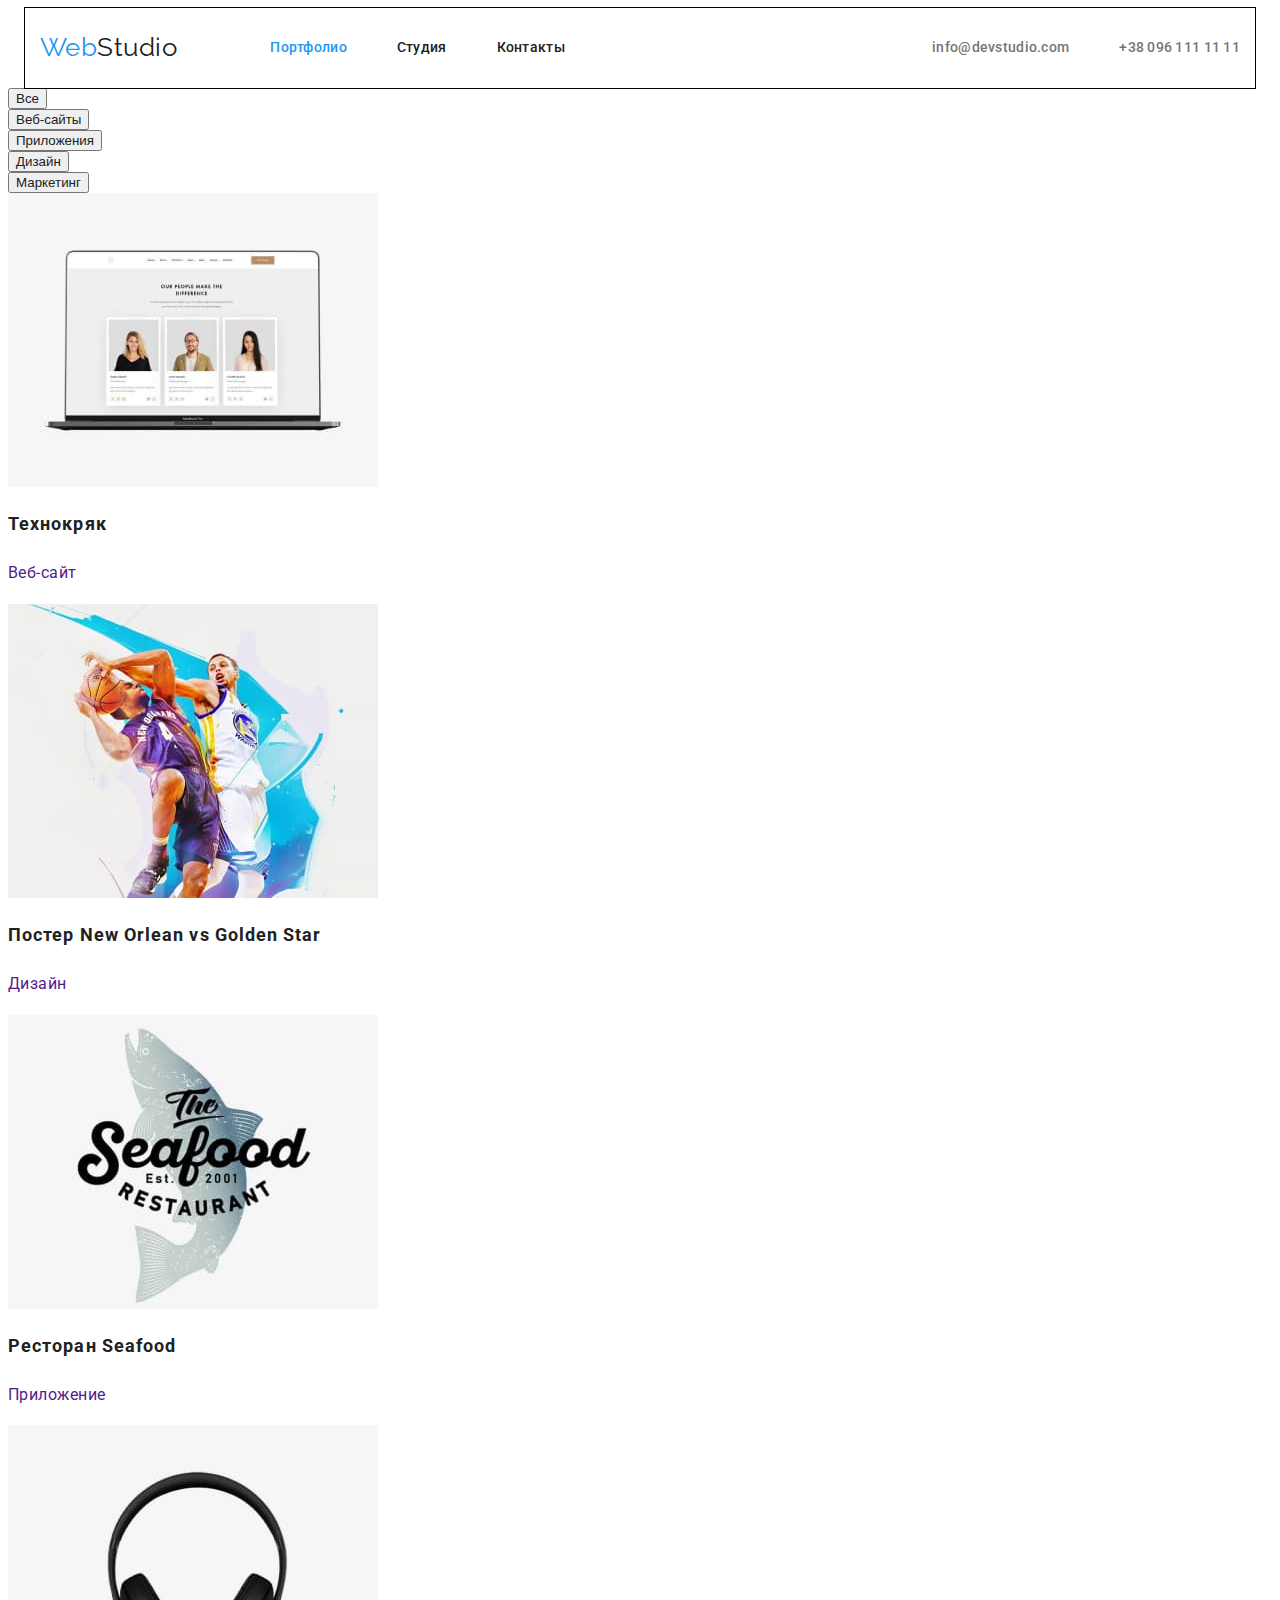
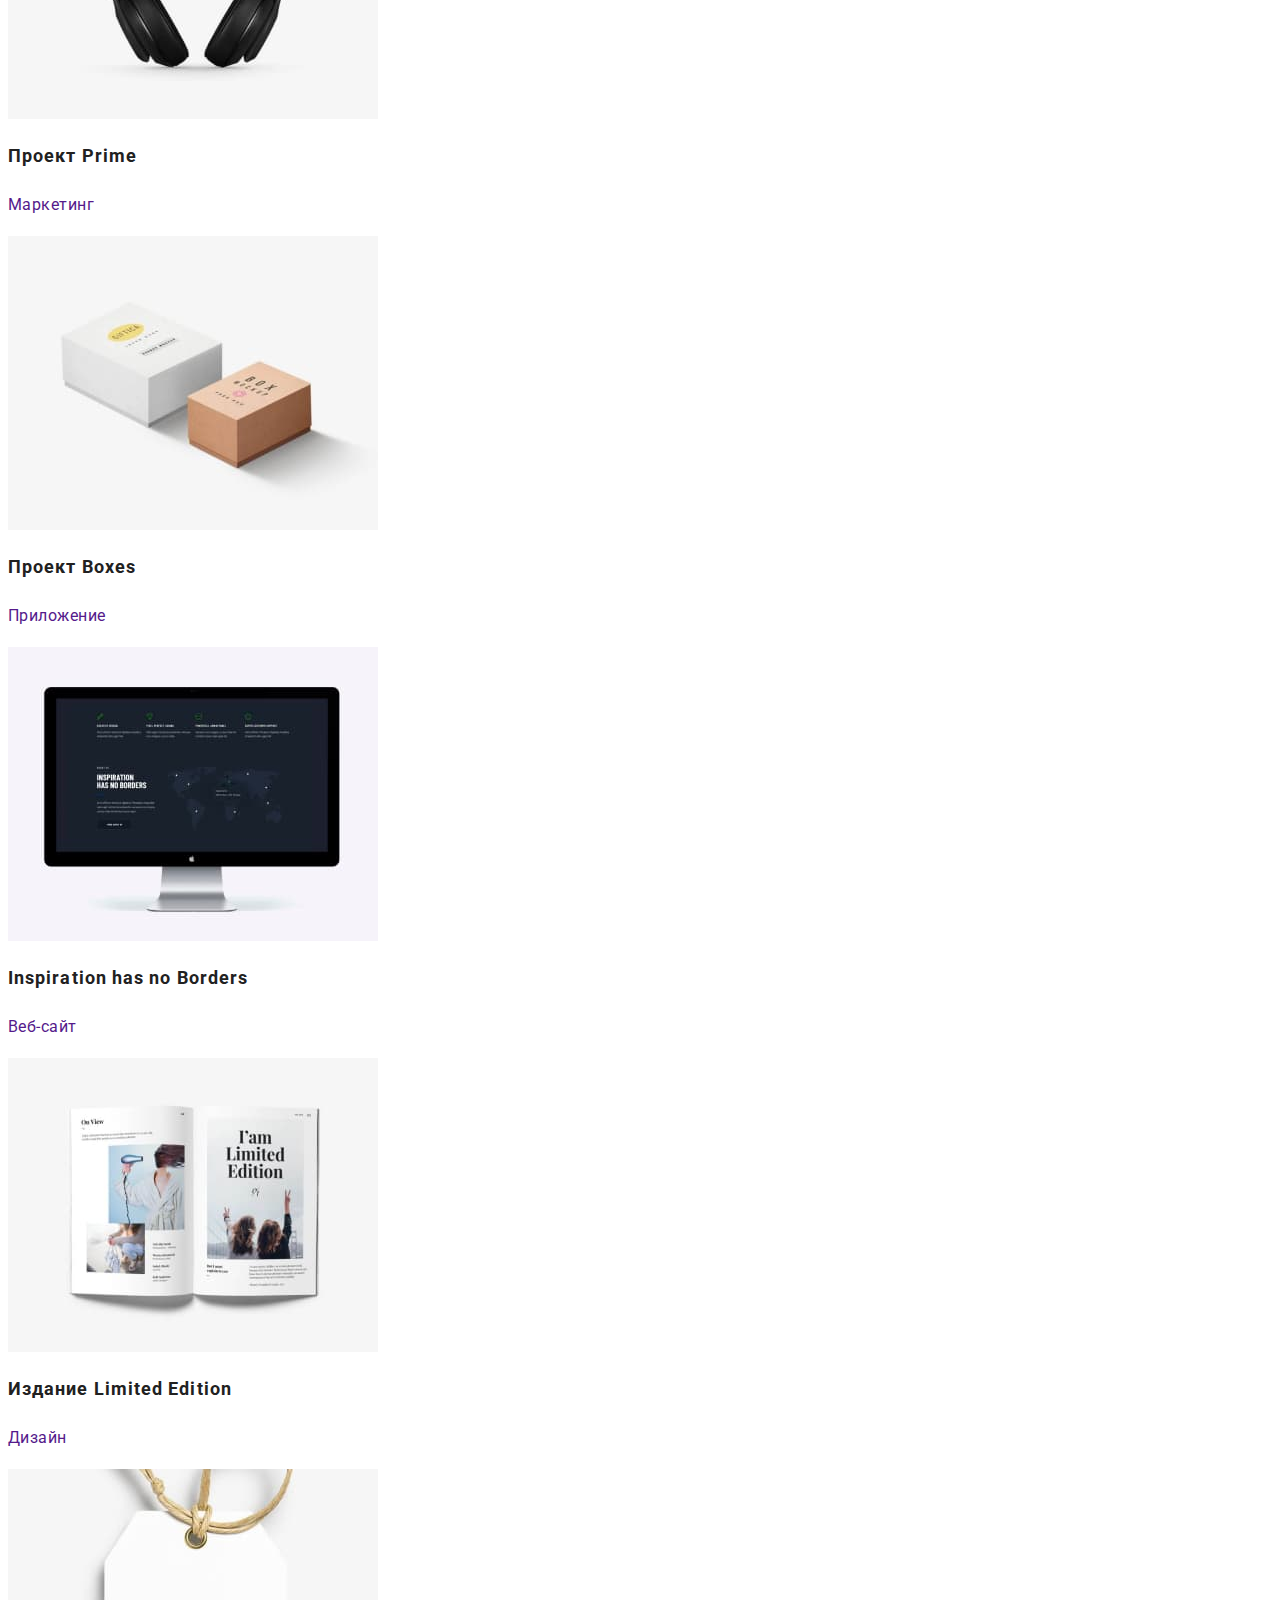
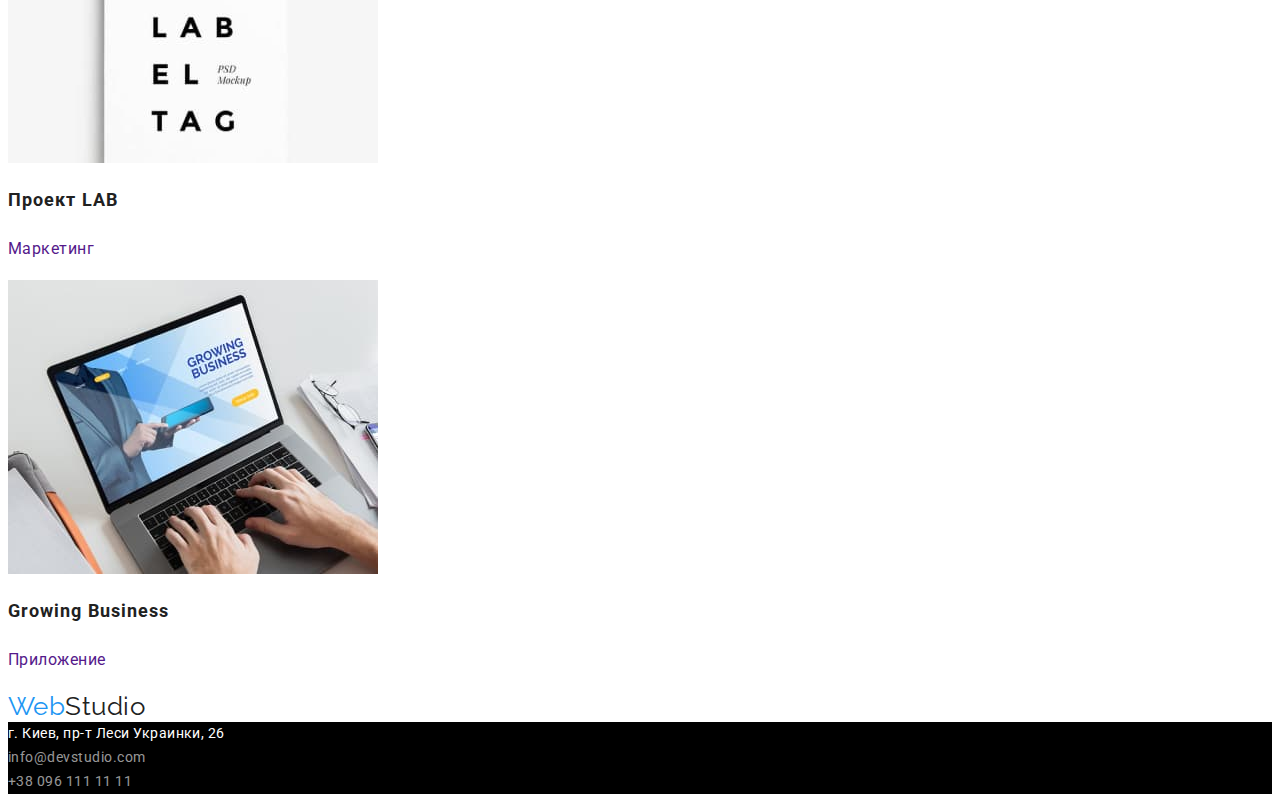
==== portfolio.html @ 1a60976f "Добавляет геометрию в header" ====
<!DOCTYPE html>
<html lang="ru">

<head>
    <meta charset="UTF-8">
    <meta http-equiv="X-UA-Compatible" content="IE=edge">
    <meta name="viewport" content="width=device-width, initial-scale=1.0">
    <link rel="preconnect" href="https://fonts.googleapis.com">
    <link rel="preconnect" href="https://fonts.gstatic.com" crossorigin>
    <link
        href="https://fonts.googleapis.com/css2?family=Raleway:wght@700&family=Roboto:wght@400;500;700;900&display=swap"
        rel="stylesheet">
    <link rel="stylesheet" href="https://cdnjs.cloudflare.com/ajax/libs/modern-normalize/1.1.0/modern-normalize.min.css"
        integrity="sha512-wpPYUAdjBVSE4KJnH1VR1HeZfpl1ub8YT/NKx4PuQ5NmX2tKuGu6U/JRp5y+Y8XG2tV+wKQpNHVUX03MfMFn9Q=="
        crossorigin="anonymous" referrerpolicy="no-referrer" />
    <link rel="stylesheet" href="./css/styles.css">
    <title>Домашняя работа 2</title>
</head>

<body>
    <!-- Header -->
    <header>
        <div class="container header-container">
            <a class="logo link" href="./index.html"><span class="logo-first-part">Web</span>Studio</a>
            <nav>
                <ul class="navigation">
                    <li class="list nav-item"><a class="link nav-link current" href="./portfolio.html">Портфолио</a></li>
                    <li class="list nav-item"><a class="link nav-link" href="./index.html">Студия</a></li>
                    <li class="list nav-item"><a class="link nav-link" href="">Контакты</a></li>
                </ul>
            </nav>
            <ul class="contacts">
                <li class="list contacts-h-item"><a class="link contacts-h-link"
                        href="mailto:info@devstudio.com">info@devstudio.com</a></li>
                <li class="list contacts-h-item"><a class="link contacts-h-link" href="tel:+380961111111">+38 096 111 11
                        11</a></li>
            </ul>
        </div>
    </header>
    <main>
        <section>
            <ul>
                <li class="list"><button class="btn portf-button" type="button">Все</button></li>
                <li class="list"><button class="btn portf-button" type="button">Веб-сайты</button></li>
                <li class="list"><button class="btn portf-button" type="button">Приложения</button></li>
                <li class="list"><button class="btn portf-button" type="button">Дизайн</button></li>
                <li class="list"><button class="btn portf-button" type="button">Маркетинг</button></li>
            </ul>
            <ul>
                <li class="list">
                    <a class="link" href="">
                        <img src="./images/notebook.jpg" alt="ноутбук" width="370">
                        <h2 class="card-title">Технокряк</h2>
                        <p class="card-desc">Веб-сайт</p>
                    </a>
                </li>
                <li class="list">
                    <a class="link" href="">
                        <img src="./images/basketball.jpg" alt="Два баскетболиста с мячом" width="370">
                        <h2 class="card-title">Постер New Orlean vs Golden Star</h2>
                        <p class="card-desc">Дизайн</p>
                    </a>
                </li>
                <li class="list">
                    <a class="link" href="">
                        <img src="./images/shark.jpg" alt="Акула (эмблема ресторанов Seafood)" width="370">
                        <h2 class="card-title">Ресторан Seafood</h2>
                        <p class="card-desc">Приложение</p>
                    </a>
                </li>
                <li class="list">
                    <a class="link" href="">
                        <img src="./images/headphones.jpg" alt="Наушники" width="370">
                        <h2 class="card-title">Проект Prime</h2>
                        <p class="card-desc">Маркетинг</p>
                    </a>
                </li>
                <li class="list">
                    <a class="link" href="">
                        <img src="./images/boxes.jpg" alt="Две картонные коробки" width="370">
                        <h2 class="card-title">Проект Boxes</h2>
                        <p class="card-desc">Приложение</p>
                    </a>
                </li>
                <li class="list">
                    <a class="link" href="">
                        <img src="./images/monitor.jpg" alt="Монитор компьютера" width="370">
                        <h2 class="card-title">Inspiration has no Borders</h2>
                        <p class="card-desc">Веб-сайт</p>
                    </a>
                </li>
                <li class="list">
                    <a class="link" href="">
                        <img src="./images/magazine.jpg" alt="Журнал" width="370">
                        <h2 class="card-title">Издание Limited Edition</h2>
                        <p class="card-desc">Дизайн</p>
                    </a>
                </li>
                <li class="list">
                    <a class="link" href="">
                        <img src="./images/label.jpg" alt="бирка" width="370">
                        <h2 class="card-title">Проект LAB</h2>
                        <p class="card-desc">Маркетинг</p>
                    </a>
                </li>
                <li class="list">
                    <a class="link" href="">
                        <img src="./images/laptop.jpg" alt="Руки человека на клавиатуре ноутбука" width="370">
                        <h2 class="card-title">Growing Business</h2>
                        <p class="card-desc">Приложение</p>
                    </a>
                </li>                                                                                                                  
            </ul>
        </section>
    </main>
        <footer>
            <a class="logo link" href="./index.html"><span class="logo-first-part">Web</span>Studio</a>
            <address class="footer-address">
                <ul class="footer-list">
                    <li class="list"><a class="link contacts-f address-link" href="https://goo.gl/maps/nCjtymXbm6rQkcYK9">г.
                            Киев, пр-т Леси Украинки, 26</a></li>
                    <li class="list"><a class="link contacts-f" href="mailto:info@devstudio.com">info@devstudio.com</a></li>
                    <li class="list"><a class="link contacts-f" href="tel:+380961111111">+38 096 111 11 11</a></li>
                </ul>
            </address>
        </footer>
        </body>
</html>
---- css/styles.css ----
:root {
  --primary-text-color: #757575;
  --title-text-color: #212121;
  --accent-color: #2196f3;
  --primary-white-color: #ffffff;
  --semitransparent-white-color: rgba(255, 255, 255, 0.6);
  --bg-darl-color: #2f303a;
  --bg-light-color: #f5f4fa;
}
body {
  font-family: 'Roboto', sans-serif;
  font-weight: 400;
  letter-spacing: 0.03em;
  color: var(--primary-text-color);
}
/* Header styles*/
ul {
  margin: 0;
  padding: 0;
}
.container {
  width: 1200px;
  padding-left: 15px;
  padding-right: 15px;
  margin: 0 auto;
  outline: 1px solid black;
}
.header-container {
  display: flex;
  align-items: center;
}
.navigation {
  display: flex;
  margin-left: 93px;
}
.contacts {
  display: flex;
  margin-left: auto;
}
.logo {
  font-family: 'Raleway', sans-serif;
  font-size: 26px;
  line-height: 1.2;
  font-weight: 400;
  color: var(--title-text-color);
}
.logo-first-part {
  color: var(--accent-color);
}
.link {
  text-decoration: none;
}
.list {
  list-style-type: none;
}
.nav-item:not(:last-child) {
  margin-right: 50px;
}

.nav-link {
  display: block;
  padding-top: 32px;
  padding-bottom: 32px;
  color: var(--title-text-color);
}
.contacts-h-item:not(:last-child) {
  margin-right: 50px;
}
.contacts-h-link {
  display: block;
  padding-top: 32px;
  padding-bottom: 32px;
  color: var(--primary-text-color);
}
.nav-link,
.contacts-h-link {
  font-size: 14px;
  line-height: 1.14;
  letter-spacing: 0.02em;
  font-weight: 500;
}
.nav-link:hover,
.nav-link:focus,
.contacts-h-link:hover,
.contacts-h-link:focus {
  color: var(--accent-color);
}
.nav-link.current {
  color: var(--accent-color);
}
/* Hero section */
.page-title {
  font-weight: 900;
  font-size: 44px;
  line-height: 1.36;
  text-align: center;
  letter-spacing: 0.06em;
  text-transform: uppercase;
  color: var(--primary-white-color);
  background-color: black; /* !!!!!временный фон !!!*/
}
.btn {
  cursor: pointer;
}
.main-button {
  font-weight: 700;
  font-size: 16px;
  line-height: 1.87;
  letter-spacing: 0.06em;
  color: var(--primary-white-color);
}
/* Features section */
.features-subtitle {
  font-size: 14px;
  font-weight: 700;
  line-height: 1.14px;
  text-transform: uppercase;
  color: var(--title-text-color);
}
.features-desc {
  font-size: 14px;
  line-height: 1.71;
}
/* What we do section */
.title {
  font-weight: 700;
  font-size: 36px;
  line-height: 1.17;
  text-align: center;
  letter-spacing: 0.03em;
  color: var(--title-text-color);
}
/* Our team section */
.team-subtitle {
  font-weight: 500;
  font-size: 16px;
  line-height: 1.19;
  text-align: center;
  color: var(--title-text-color);
}
.team-desc {
  font-size: 16px;
  line-height: 1.19;
  text-align: center;
}
/* Footer styles */
.footer-list {
  background-color: black; /* !!!!!Временный фон !!!*/
}
.contacts-f {
  font-size: 14px;
  line-height: 1.71;
  color: var(--semitransparent-white-color);
}
.address-link {
  color: var(--primary-white-color);
}
.footer-address {
  font-style: normal;
}

/* ------------------Portfolio PAGE------------------*/

/* Buttons */
.portf-button {
  color: var(--title-text-color);
}
/* Cards */
.card-title {
  font-weight: 700;
  font-size: 18px;
  line-height: 2;
  letter-spacing: 0.06em;
  color: var(--title-text-color);
}
.card-desc {
  font-size: 16px;
  line-height: 1.87;
}
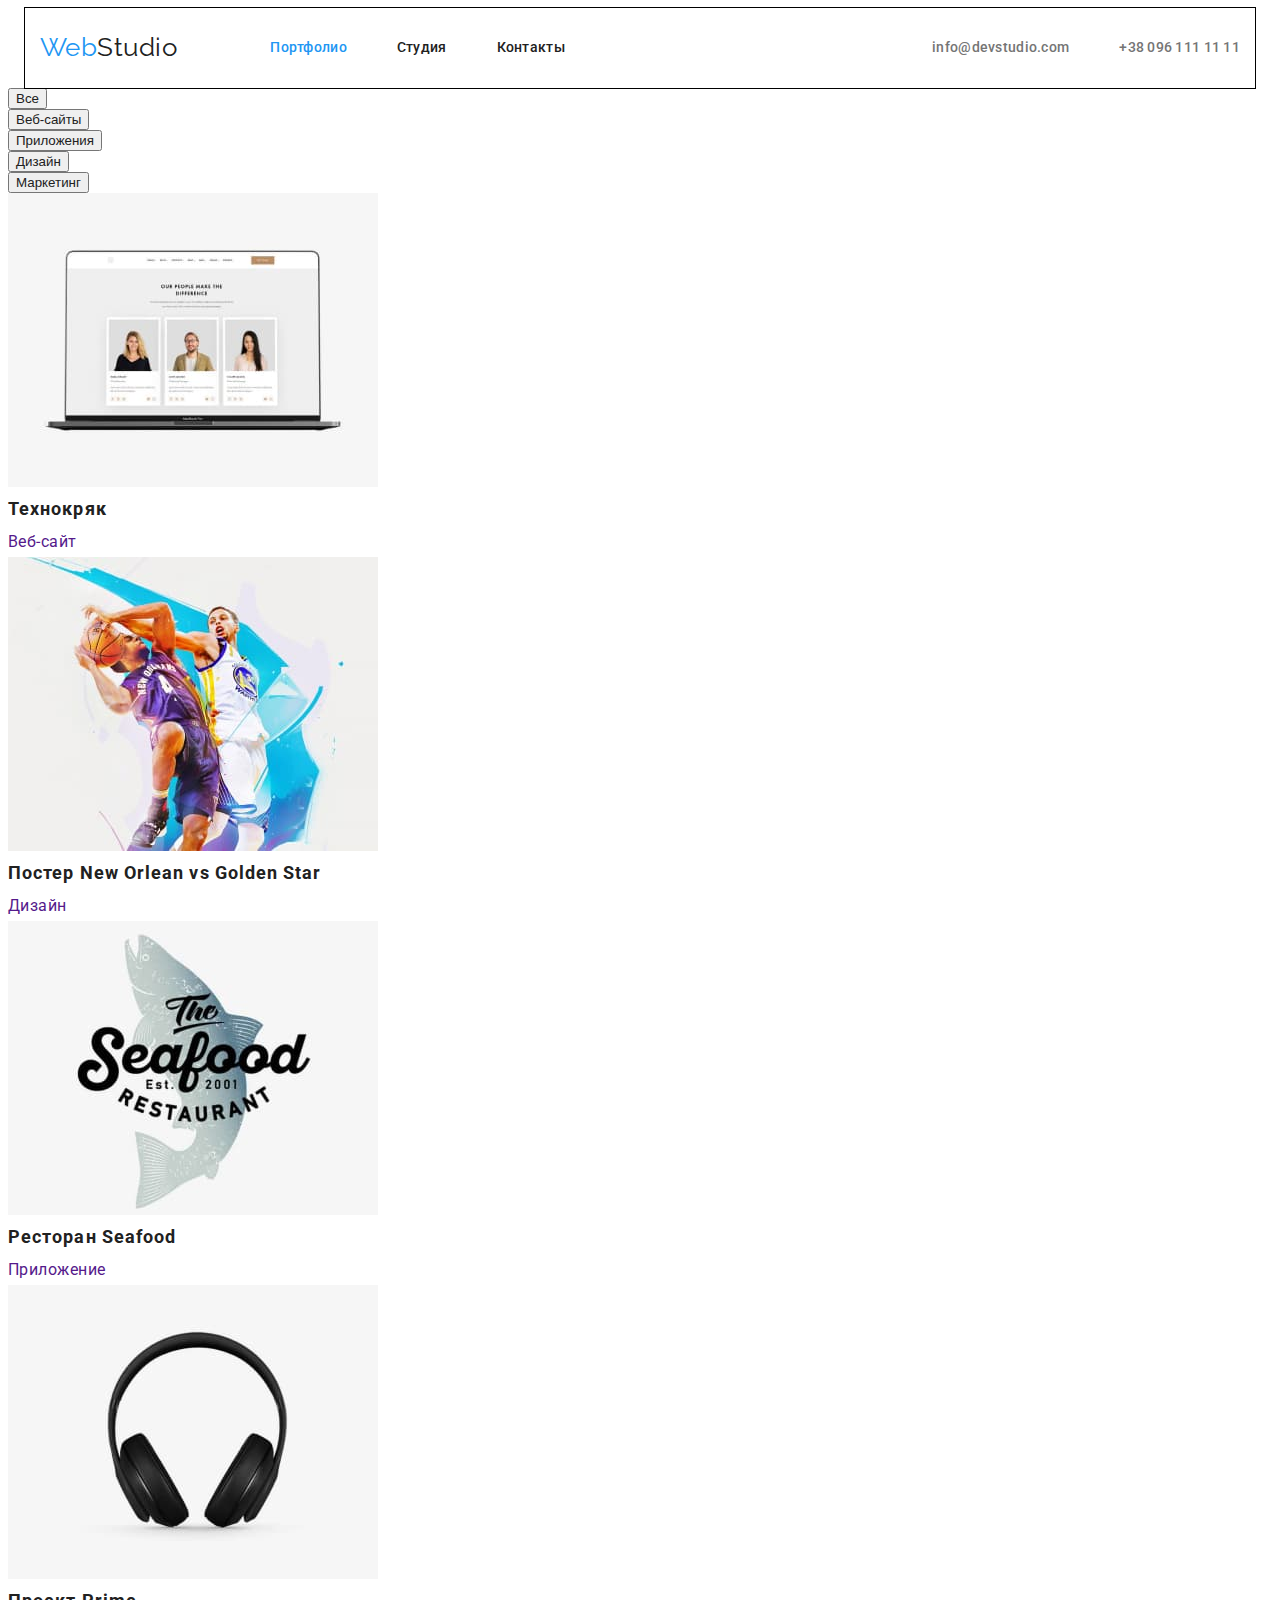
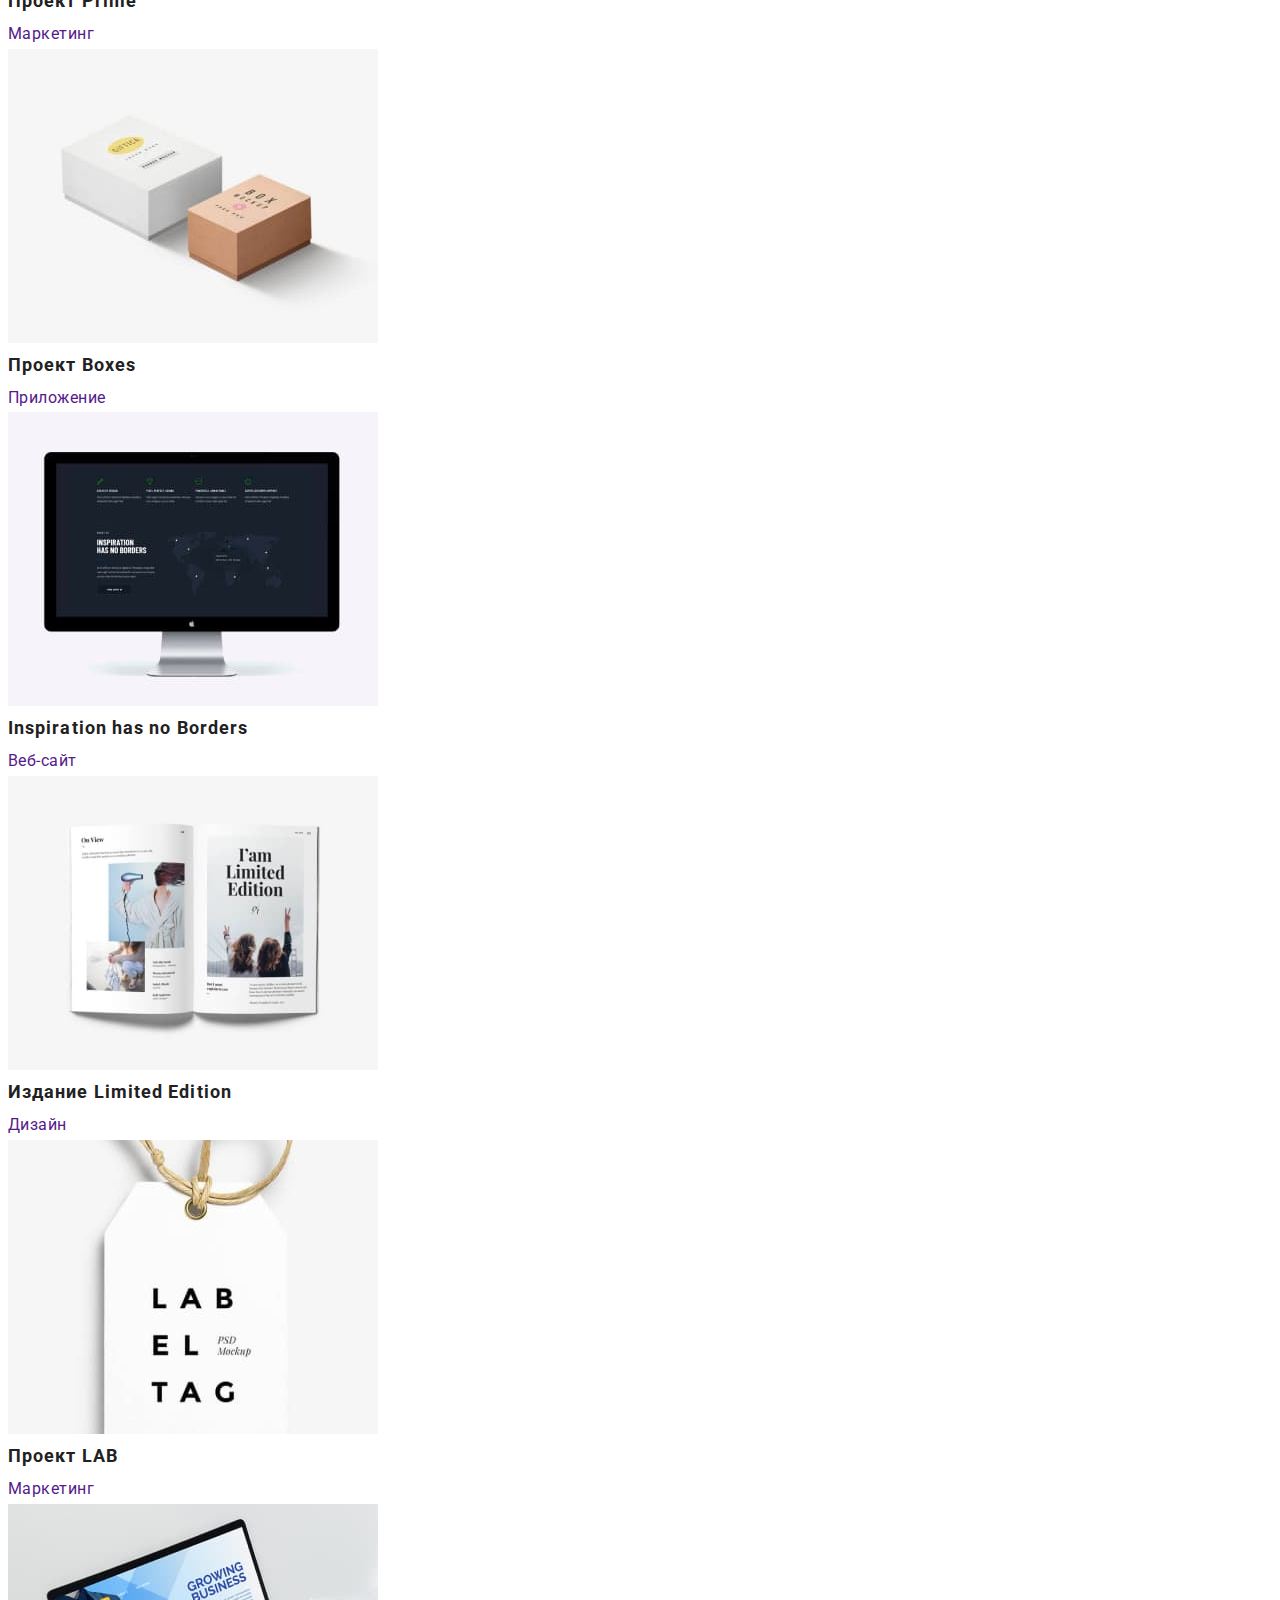
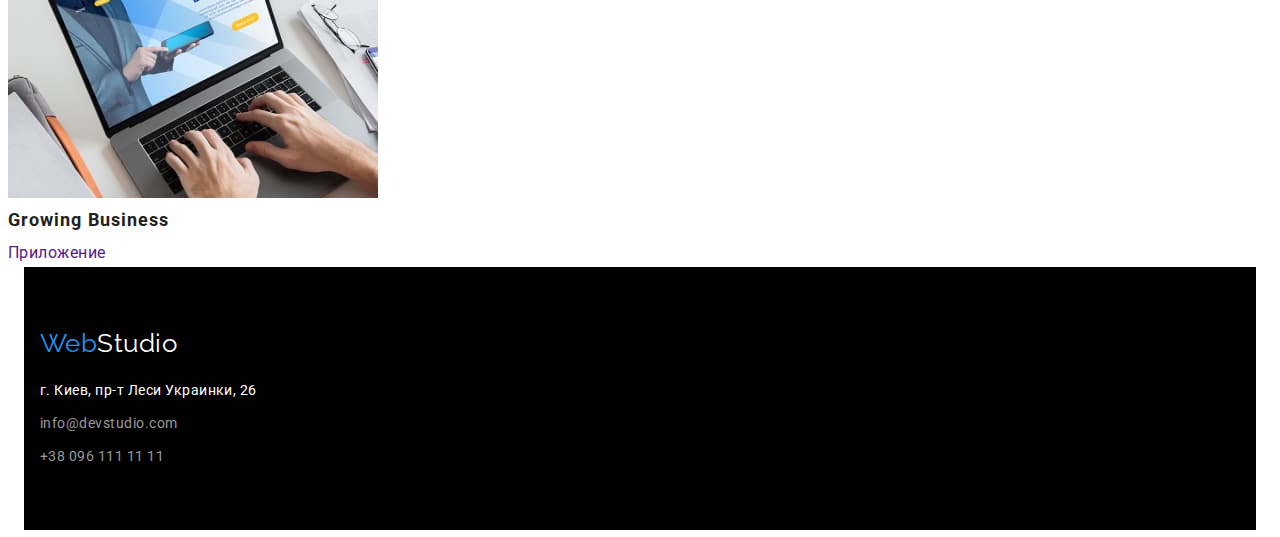
==== commit ed429cee: "добавляет геометрию в футер на странице портфолио" ====
--- a/portfolio.html
+++ b/portfolio.html
@@ -37,6 +37,7 @@
             </ul>
         </div>
     </header>
+    <!-- Main section -->
     <main>
         <section>
             <ul>
@@ -113,16 +114,18 @@
             </ul>
         </section>
     </main>
-        <footer>
-            <a class="logo link" href="./index.html"><span class="logo-first-part">Web</span>Studio</a>
-            <address class="footer-address">
-                <ul class="footer-list">
-                    <li class="list"><a class="link contacts-f address-link" href="https://goo.gl/maps/nCjtymXbm6rQkcYK9">г.
-                            Киев, пр-т Леси Украинки, 26</a></li>
-                    <li class="list"><a class="link contacts-f" href="mailto:info@devstudio.com">info@devstudio.com</a></li>
-                    <li class="list"><a class="link contacts-f" href="tel:+380961111111">+38 096 111 11 11</a></li>
-                </ul>
-            </address>
-        </footer>
+    <!-- Footer -->
+    <footer class="container footer">
+        <a class="logo logo-footer link" href="./index.html"><span class="logo-first-part">Web</span>Studio</a>
+        <address class="footer-address">
+            <ul class="footer-list">
+                <li class="list footer-item"><a class="link contacts-f address-link"
+                        href="https://goo.gl/maps/nCjtymXbm6rQkcYK9">г. Киев, пр-т Леси Украинки, 26</a></li>
+                <li class="list footer-item"><a class="link contacts-f"
+                        href="mailto:info@devstudio.com">info@devstudio.com</a></li>
+                <li class="list footer-item"><a class="link contacts-f" href="tel:+380961111111">+38 096 111 11 11</a></li>
+            </ul>
+        </address>
+    </footer>
         </body>
 </html>--- a/css/styles.css
+++ b/css/styles.css
@@ -18,6 +18,15 @@
   margin: 0;
   padding: 0;
 }
+h1,
+h2,
+h3,
+h4,
+h5,
+h6,
+p {
+  margin: 0;
+}
 .container {
   width: 1200px;
   padding-left: 15px;
@@ -38,11 +47,16 @@
   margin-left: auto;
 }
 .logo {
+  display: inline-block;
   font-family: 'Raleway', sans-serif;
   font-size: 26px;
   line-height: 1.2;
   font-weight: 400;
   color: var(--title-text-color);
+}
+.logo-footer {
+  color: var(--primary-white-color);
+  margin-bottom: 20px;
 }
 .logo-first-part {
   color: var(--accent-color);
@@ -89,13 +103,22 @@
   color: var(--accent-color);
 }
 /* Hero section */
+
+.hero {
+  text-align: center;
+  margin-bottom: 94px;
+}
+
 .page-title {
+  margin-bottom: 30px;
+
   font-weight: 900;
   font-size: 44px;
   line-height: 1.36;
   text-align: center;
   letter-spacing: 0.06em;
   text-transform: uppercase;
+
   color: var(--primary-white-color);
   background-color: black; /* !!!!!временный фон !!!*/
 }
@@ -103,17 +126,36 @@
   cursor: pointer;
 }
 .main-button {
+  display: inline-block;
+  padding: 10px 32px;
+
   font-weight: 700;
   font-size: 16px;
   line-height: 1.87;
   letter-spacing: 0.06em;
+
   color: var(--primary-white-color);
 }
 /* Features section */
+.features-section {
+  margin-bottom: 94px;
+}
+.features-list {
+  display: flex;
+}
+.features-card {
+  width: calc((100%-30px * 3) / 4);
+  margin-right: 30px;
+}
+.features-card:nth-child(4n) {
+  margin-right: 0;
+}
 .features-subtitle {
-  font-size: 14px;
-  font-weight: 700;
-  line-height: 1.14px;
+  margin-bottom: 10px;
+
+  font-size: 14px;
+  font-weight: 700;
+  line-height: 1.14;
   text-transform: uppercase;
   color: var(--title-text-color);
 }
@@ -122,7 +164,18 @@
   line-height: 1.71;
 }
 /* What we do section */
+.what-we-do-section {
+  margin-bottom: 94px;
+}
+.what-we-do-list {
+  display: flex;
+}
+.what-we-do-item:not(:nth-child(3n)) {
+  margin-right: 30px;
+}
+
 .title {
+  margin-bottom: 50px;
   font-weight: 700;
   font-size: 36px;
   line-height: 1.17;
@@ -131,7 +184,22 @@
   color: var(--title-text-color);
 }
 /* Our team section */
+.our-team-section {
+  padding-bottom: 94px;
+  padding-top: 94px;
+}
+.our-team-list {
+  display: flex;
+}
+.our-team-item {
+  outline: 1px solid tomato;
+}
+.our-team-item:not(:nth-child(4n)) {
+  margin-right: 30px;
+}
 .team-subtitle {
+  margin-top: 30px;
+
   font-weight: 500;
   font-size: 16px;
   line-height: 1.19;
@@ -139,13 +207,17 @@
   color: var(--title-text-color);
 }
 .team-desc {
+  margin-top: 10px;
+
   font-size: 16px;
   line-height: 1.19;
   text-align: center;
 }
 /* Footer styles */
-.footer-list {
+.footer {
   background-color: black; /* !!!!!Временный фон !!!*/
+  padding-top: 60px;
+  padding-bottom: 60px;
 }
 .contacts-f {
   font-size: 14px;
@@ -157,6 +229,9 @@
 }
 .footer-address {
   font-style: normal;
+}
+.footer-item:not(:last-child) {
+  margin-bottom: 9px;
 }
 
 /* ------------------Portfolio PAGE------------------*/
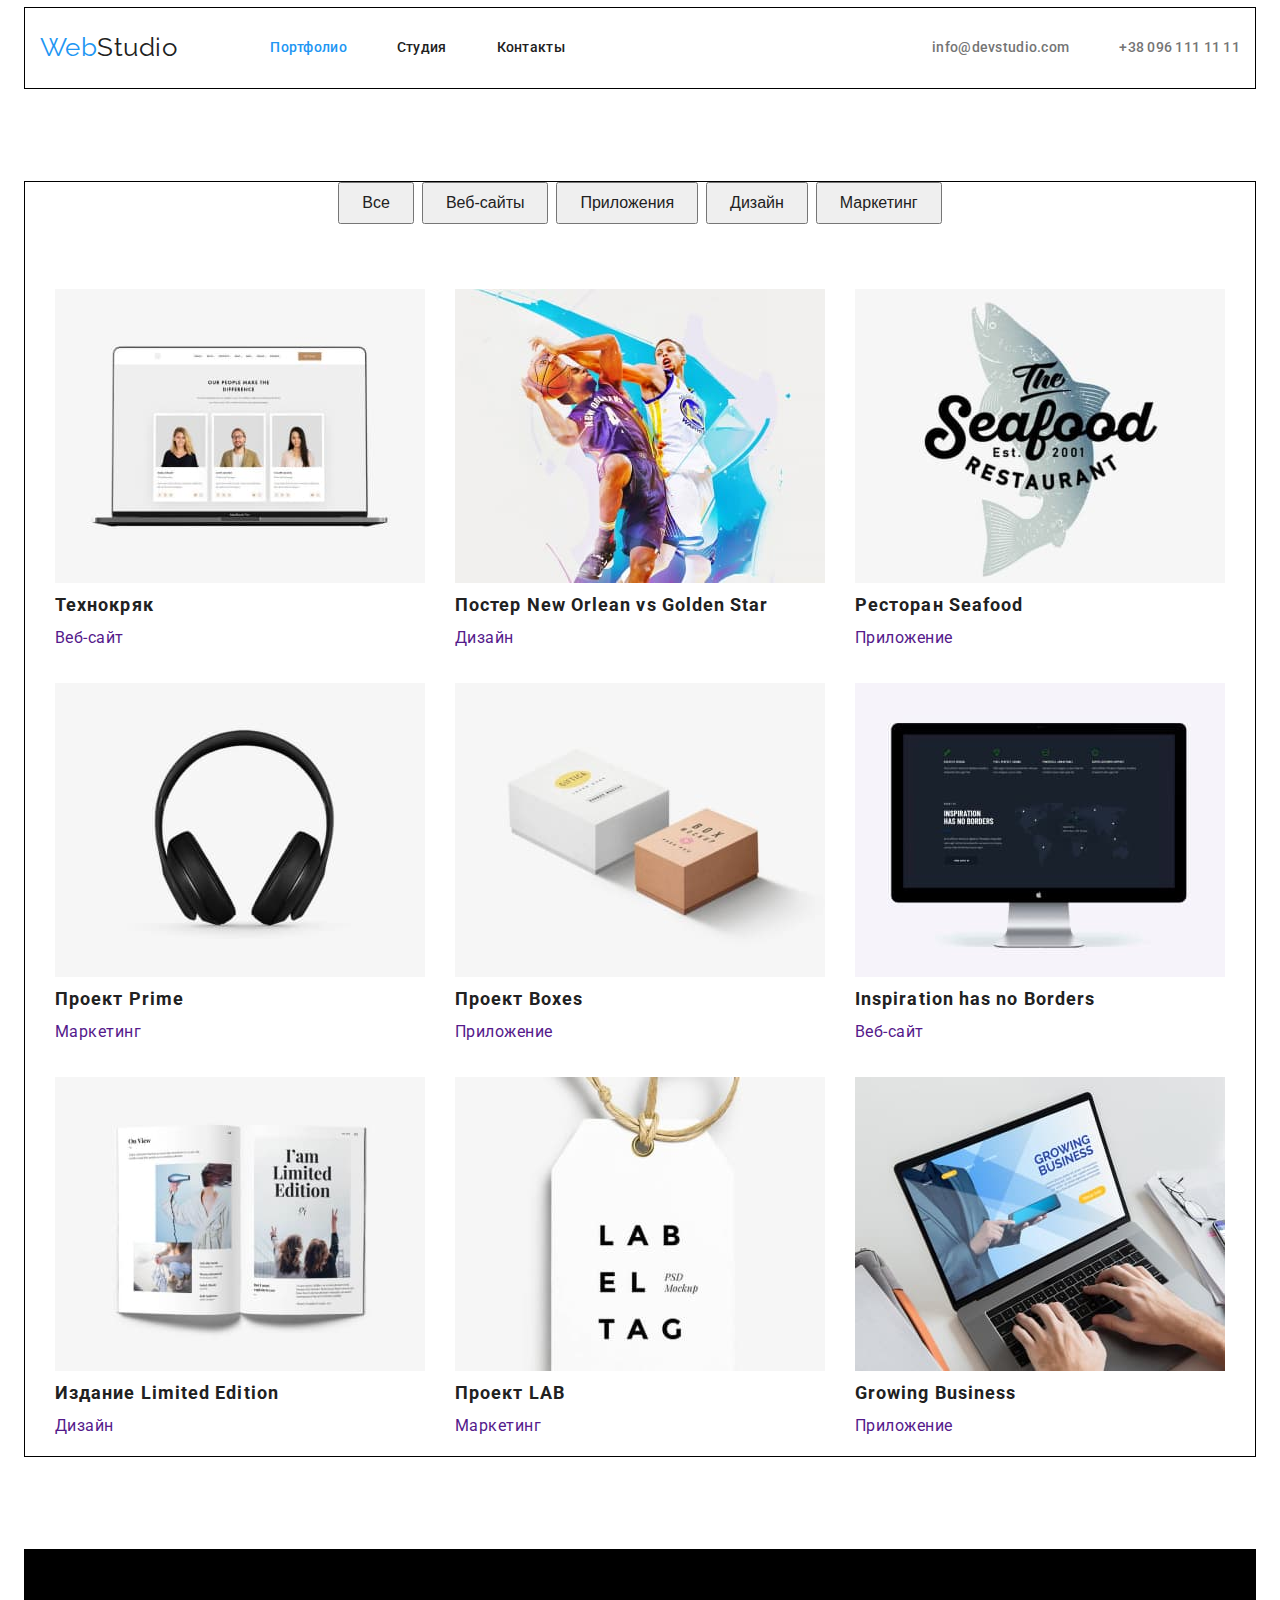
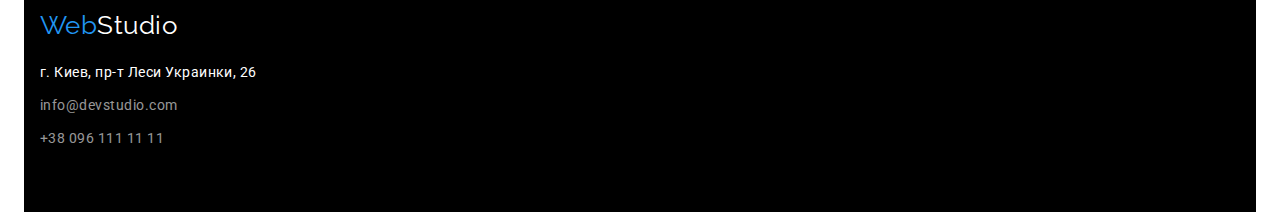
==== commit ae714ae6: "добавляет геометрию карточкам в разделе портфолио" ====
--- a/portfolio.html
+++ b/portfolio.html
@@ -38,73 +38,73 @@
         </div>
     </header>
     <!-- Main section -->
-    <main>
-        <section>
-            <ul>
-                <li class="list"><button class="btn portf-button" type="button">Все</button></li>
-                <li class="list"><button class="btn portf-button" type="button">Веб-сайты</button></li>
-                <li class="list"><button class="btn portf-button" type="button">Приложения</button></li>
-                <li class="list"><button class="btn portf-button" type="button">Дизайн</button></li>
-                <li class="list"><button class="btn portf-button" type="button">Маркетинг</button></li>
+    <main class="portf-section">
+        <section class="container">
+            <ul class="buttons">
+                <li class="list portf-button"><button class="btn portf-button-link" type="button">Все</button></li>
+                <li class="list portf-button"><button class="btn portf-button-link" type="button">Веб-сайты</button></li>
+                <li class="list portf-button"><button class="btn portf-button-link" type="button">Приложения</button></li>
+                <li class="list portf-button"><button class="btn portf-button-link" type="button">Дизайн</button></li>
+                <li class="list portf-button"><button class="btn portf-button-link" type="button">Маркетинг</button></li>
             </ul>
-            <ul>
-                <li class="list">
+            <ul class="portf-cards">
+                <li class="list portf-card">
                     <a class="link" href="">
                         <img src="./images/notebook.jpg" alt="ноутбук" width="370">
                         <h2 class="card-title">Технокряк</h2>
                         <p class="card-desc">Веб-сайт</p>
                     </a>
                 </li>
-                <li class="list">
+                <li class="list portf-card">
                     <a class="link" href="">
                         <img src="./images/basketball.jpg" alt="Два баскетболиста с мячом" width="370">
                         <h2 class="card-title">Постер New Orlean vs Golden Star</h2>
                         <p class="card-desc">Дизайн</p>
                     </a>
                 </li>
-                <li class="list">
+                <li class="list portf-card">
                     <a class="link" href="">
                         <img src="./images/shark.jpg" alt="Акула (эмблема ресторанов Seafood)" width="370">
                         <h2 class="card-title">Ресторан Seafood</h2>
                         <p class="card-desc">Приложение</p>
                     </a>
                 </li>
-                <li class="list">
+                <li class="list portf-card">
                     <a class="link" href="">
                         <img src="./images/headphones.jpg" alt="Наушники" width="370">
                         <h2 class="card-title">Проект Prime</h2>
                         <p class="card-desc">Маркетинг</p>
                     </a>
                 </li>
-                <li class="list">
+                <li class="list portf-card">
                     <a class="link" href="">
                         <img src="./images/boxes.jpg" alt="Две картонные коробки" width="370">
                         <h2 class="card-title">Проект Boxes</h2>
                         <p class="card-desc">Приложение</p>
                     </a>
                 </li>
-                <li class="list">
+                <li class="list portf-card">
                     <a class="link" href="">
                         <img src="./images/monitor.jpg" alt="Монитор компьютера" width="370">
                         <h2 class="card-title">Inspiration has no Borders</h2>
                         <p class="card-desc">Веб-сайт</p>
                     </a>
                 </li>
-                <li class="list">
+                <li class="list portf-card">
                     <a class="link" href="">
                         <img src="./images/magazine.jpg" alt="Журнал" width="370">
                         <h2 class="card-title">Издание Limited Edition</h2>
                         <p class="card-desc">Дизайн</p>
                     </a>
                 </li>
-                <li class="list">
+                <li class="list portf-card">
                     <a class="link" href="">
                         <img src="./images/label.jpg" alt="бирка" width="370">
                         <h2 class="card-title">Проект LAB</h2>
                         <p class="card-desc">Маркетинг</p>
                     </a>
                 </li>
-                <li class="list">
+                <li class="list portf-card">
                     <a class="link" href="">
                         <img src="./images/laptop.jpg" alt="Руки человека на клавиатуре ноутбука" width="370">
                         <h2 class="card-title">Growing Business</h2>
--- a/css/styles.css
+++ b/css/styles.css
@@ -235,12 +235,45 @@
 }
 
 /* ------------------Portfolio PAGE------------------*/
-
+.portf-section {
+  margin-top: 94px;
+  margin-bottom: 94px;
+}
 /* Buttons */
-.portf-button {
-  color: var(--title-text-color);
-}
+.buttons {
+  display: flex;
+  justify-content: center;
+  margin-bottom: 50px;
+}
+.portf-button:not(:last-child) {
+  margin-right: 8px;
+}
+.portf-button-link {
+  padding: 6px 22px;
+
+  font-weight: 500;
+  font-size: 16px;
+  line-height: 1.62;
+  text-align: center;
+  color: var(--title-text-color);
+}
+
+.portf-button-link:focus,
+.portf-button-link:hover {
+  color: var(--primary-white-color);
+}
+
 /* Cards */
+.portf-cards {
+  display: flex;
+  flex-wrap: wrap;
+  padding: -15px;
+}
+.portf-card {
+  width: calc(100% - 60px) / 3;
+  margin: 15px;
+}
+
 .card-title {
   font-weight: 700;
   font-size: 18px;
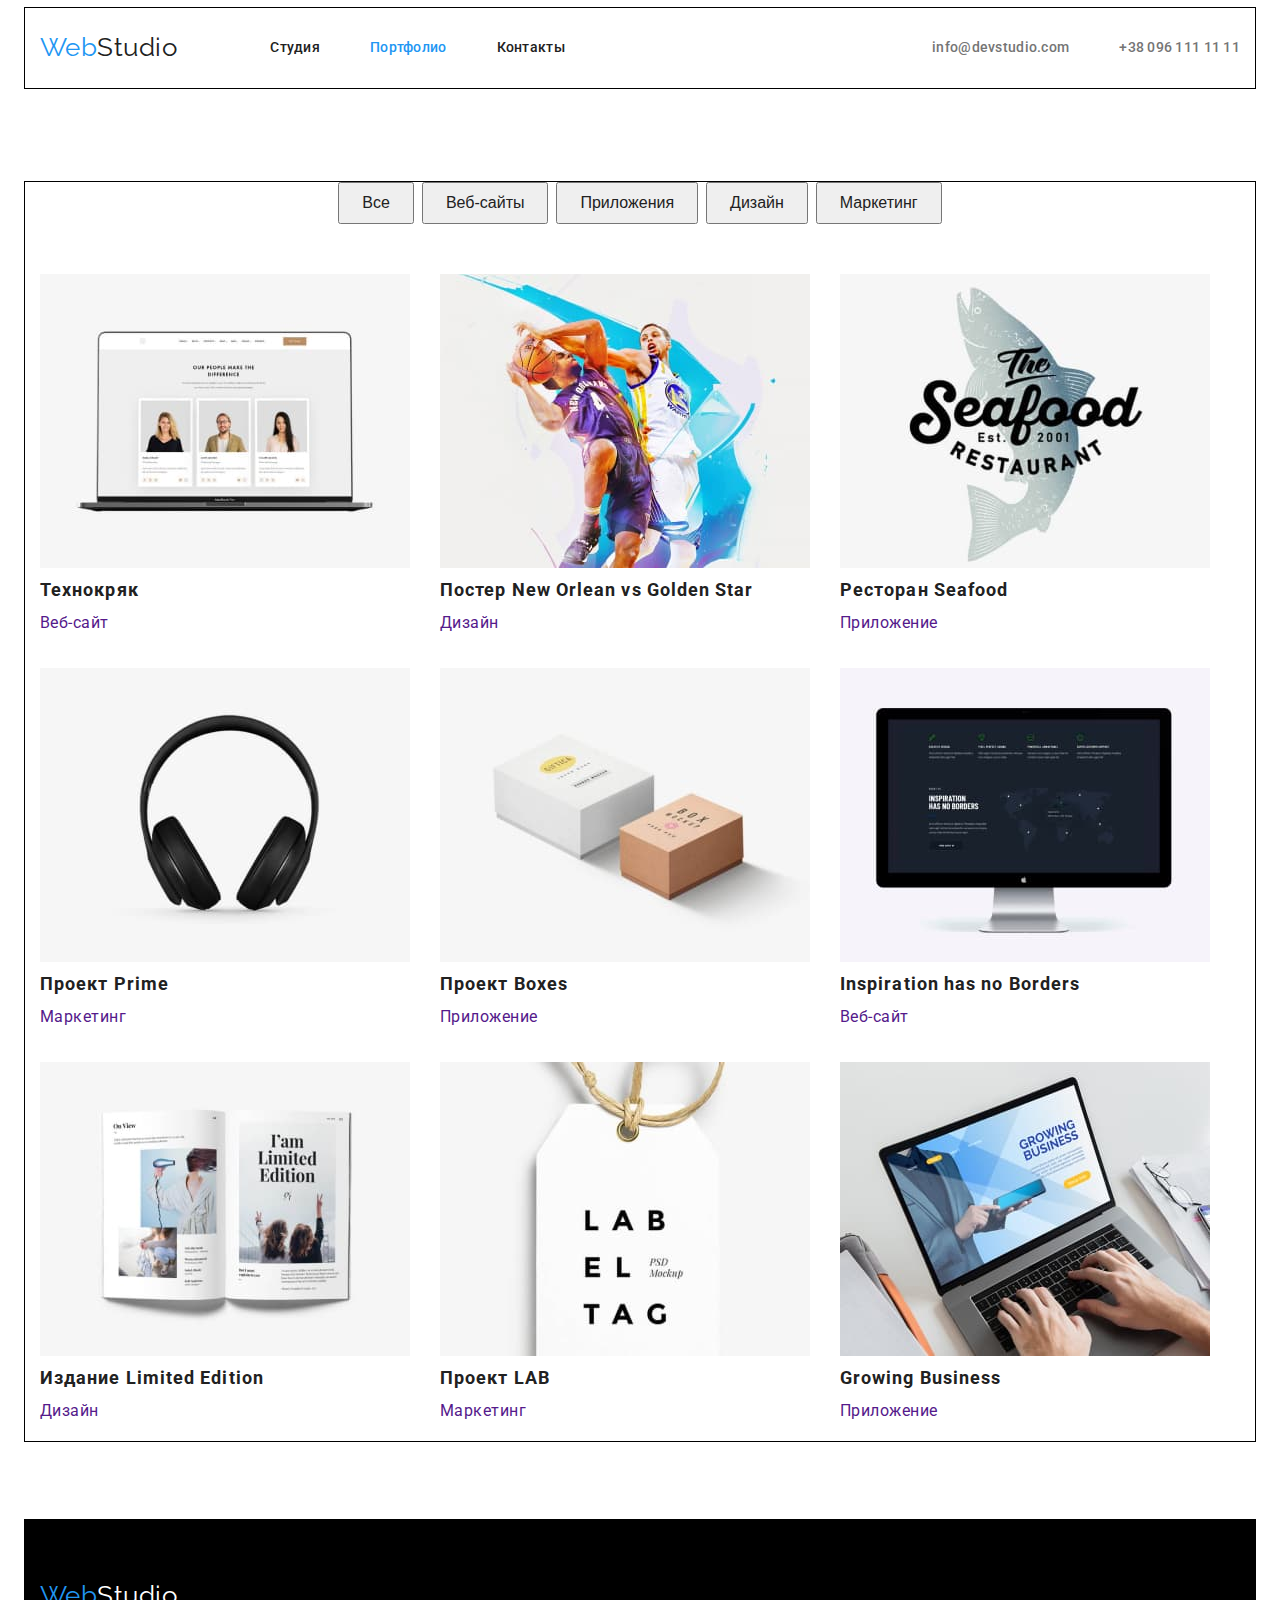
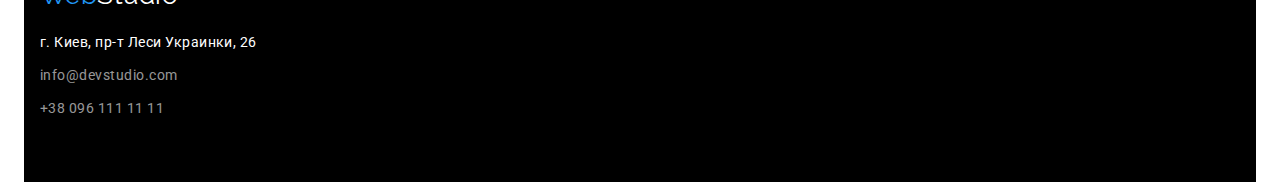
==== commit 80a1127f: "Исправляет положение вкладок Студия и Портфолио" ====
--- a/portfolio.html
+++ b/portfolio.html
@@ -24,8 +24,8 @@
             <a class="logo link" href="./index.html"><span class="logo-first-part">Web</span>Studio</a>
             <nav>
                 <ul class="navigation">
+                    <li class="list nav-item"><a class="link nav-link" href="./index.html">Студия</a></li>
                     <li class="list nav-item"><a class="link nav-link current" href="./portfolio.html">Портфолио</a></li>
-                    <li class="list nav-item"><a class="link nav-link" href="./index.html">Студия</a></li>
                     <li class="list nav-item"><a class="link nav-link" href="">Контакты</a></li>
                 </ul>
             </nav>
--- a/css/styles.css
+++ b/css/styles.css
@@ -267,7 +267,7 @@
 .portf-cards {
   display: flex;
   flex-wrap: wrap;
-  padding: -15px;
+  margin: -15px;
 }
 .portf-card {
   width: calc(100% - 60px) / 3;
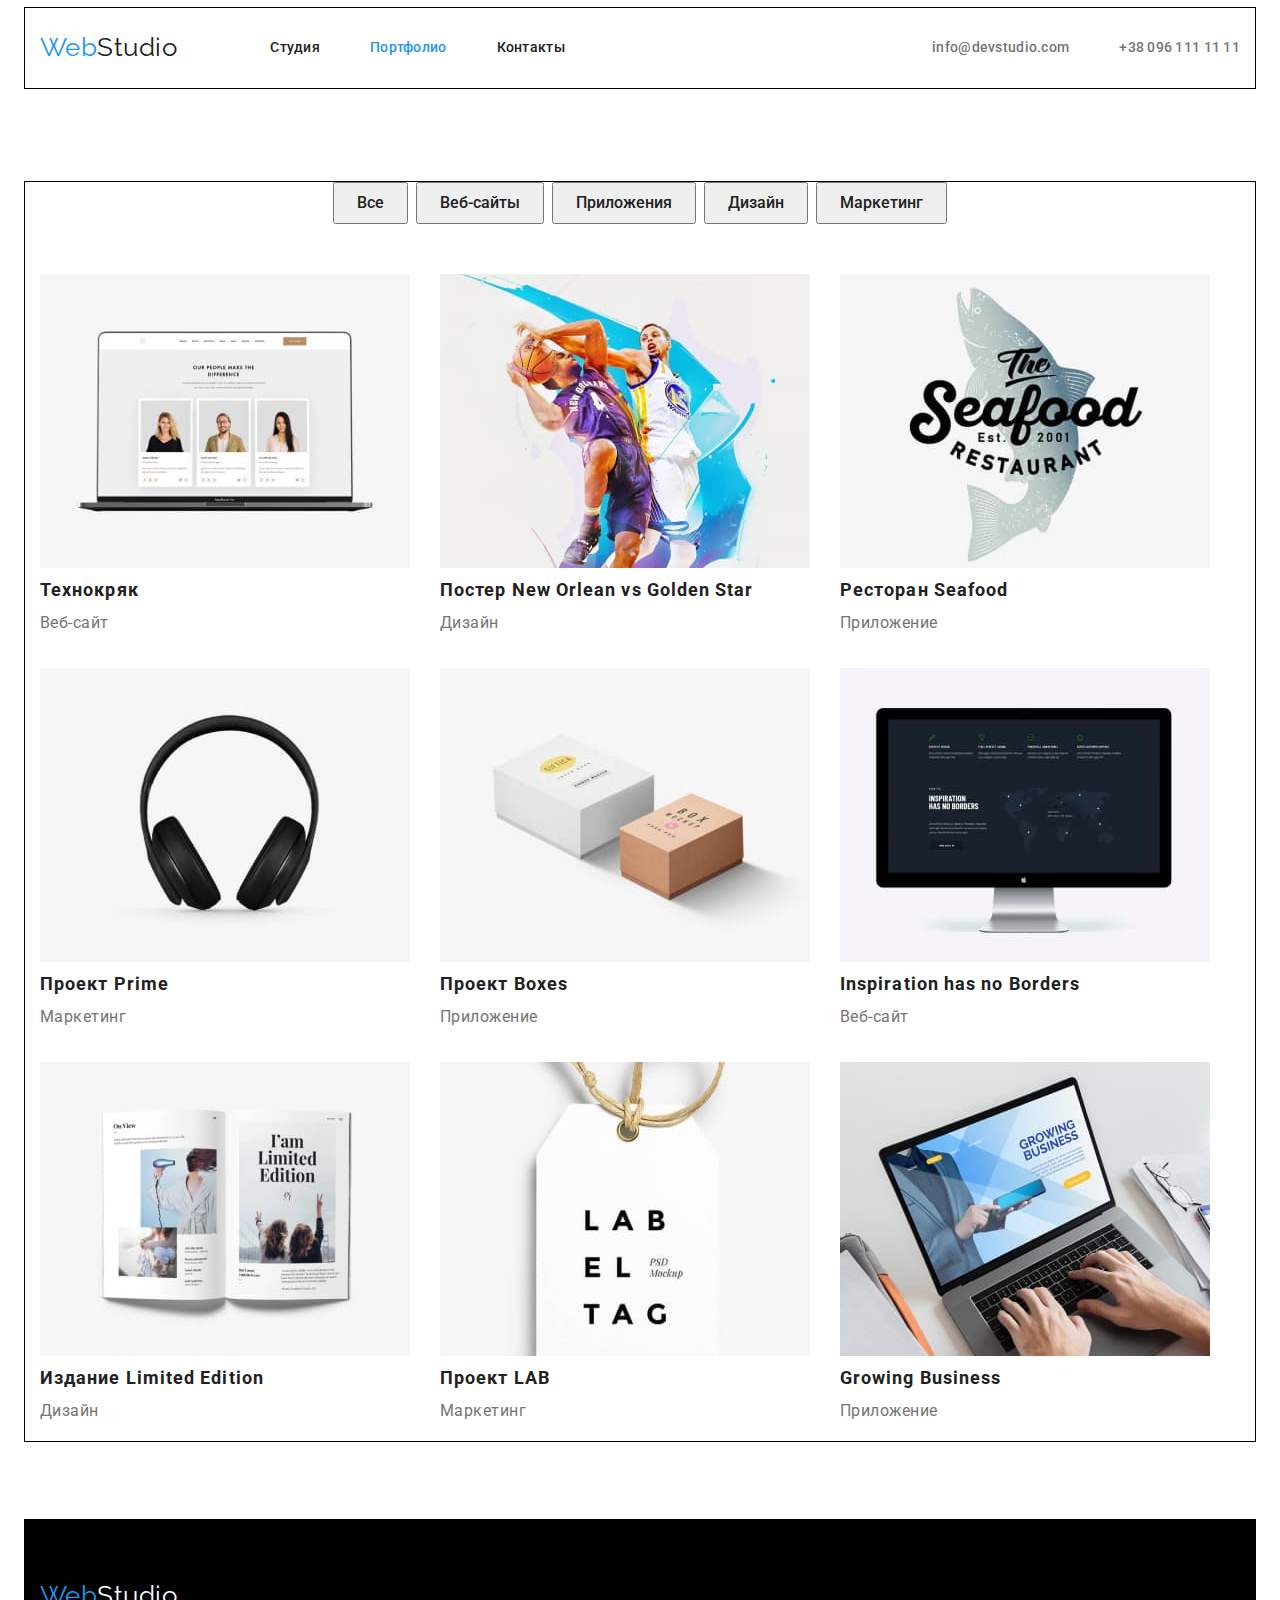
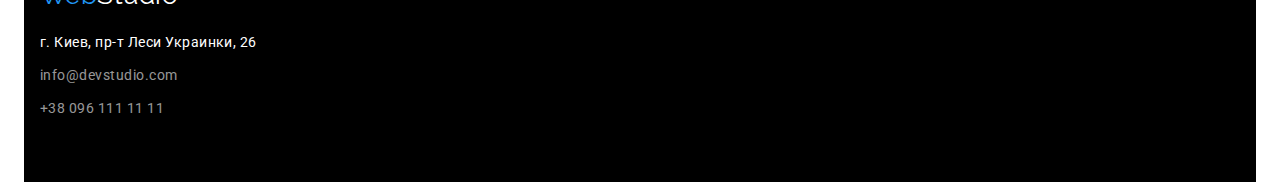
==== commit ce29e1e9: "Изменяет цвета подписей карточек" ====
--- a/portfolio.html
+++ b/portfolio.html
@@ -49,63 +49,63 @@
             </ul>
             <ul class="portf-cards">
                 <li class="list portf-card">
-                    <a class="link" href="">
+                    <a class="card link" href="">
                         <img src="./images/notebook.jpg" alt="ноутбук" width="370">
                         <h2 class="card-title">Технокряк</h2>
                         <p class="card-desc">Веб-сайт</p>
                     </a>
                 </li>
                 <li class="list portf-card">
-                    <a class="link" href="">
+                    <a class="card link" href="">
                         <img src="./images/basketball.jpg" alt="Два баскетболиста с мячом" width="370">
                         <h2 class="card-title">Постер New Orlean vs Golden Star</h2>
                         <p class="card-desc">Дизайн</p>
                     </a>
                 </li>
                 <li class="list portf-card">
-                    <a class="link" href="">
+                    <a class="card link" href="">
                         <img src="./images/shark.jpg" alt="Акула (эмблема ресторанов Seafood)" width="370">
                         <h2 class="card-title">Ресторан Seafood</h2>
                         <p class="card-desc">Приложение</p>
                     </a>
                 </li>
                 <li class="list portf-card">
-                    <a class="link" href="">
+                    <a class="card link" href="">
                         <img src="./images/headphones.jpg" alt="Наушники" width="370">
                         <h2 class="card-title">Проект Prime</h2>
                         <p class="card-desc">Маркетинг</p>
                     </a>
                 </li>
                 <li class="list portf-card">
-                    <a class="link" href="">
+                    <a class="card link" href="">
                         <img src="./images/boxes.jpg" alt="Две картонные коробки" width="370">
                         <h2 class="card-title">Проект Boxes</h2>
                         <p class="card-desc">Приложение</p>
                     </a>
                 </li>
                 <li class="list portf-card">
-                    <a class="link" href="">
+                    <a class="card link" href="">
                         <img src="./images/monitor.jpg" alt="Монитор компьютера" width="370">
                         <h2 class="card-title">Inspiration has no Borders</h2>
                         <p class="card-desc">Веб-сайт</p>
                     </a>
                 </li>
                 <li class="list portf-card">
-                    <a class="link" href="">
+                    <a class="card link" href="">
                         <img src="./images/magazine.jpg" alt="Журнал" width="370">
                         <h2 class="card-title">Издание Limited Edition</h2>
                         <p class="card-desc">Дизайн</p>
                     </a>
                 </li>
                 <li class="list portf-card">
-                    <a class="link" href="">
+                    <a class="card link" href="">
                         <img src="./images/label.jpg" alt="бирка" width="370">
                         <h2 class="card-title">Проект LAB</h2>
                         <p class="card-desc">Маркетинг</p>
                     </a>
                 </li>
                 <li class="list portf-card">
-                    <a class="link" href="">
+                    <a class="card link" href="">
                         <img src="./images/laptop.jpg" alt="Руки человека на клавиатуре ноутбука" width="370">
                         <h2 class="card-title">Growing Business</h2>
                         <p class="card-desc">Приложение</p>
--- a/css/styles.css
+++ b/css/styles.css
@@ -129,6 +129,7 @@
   display: inline-block;
   padding: 10px 32px;
 
+  font-family: inherit;
   font-weight: 700;
   font-size: 16px;
   line-height: 1.87;
@@ -154,7 +155,6 @@
   margin-bottom: 10px;
 
   font-size: 14px;
-  font-weight: 700;
   line-height: 1.14;
   text-transform: uppercase;
   color: var(--title-text-color);
@@ -176,7 +176,6 @@
 
 .title {
   margin-bottom: 50px;
-  font-weight: 700;
   font-size: 36px;
   line-height: 1.17;
   text-align: center;
@@ -251,6 +250,7 @@
 .portf-button-link {
   padding: 6px 22px;
 
+  font-family: inherit;
   font-weight: 500;
   font-size: 16px;
   line-height: 1.62;
@@ -264,6 +264,9 @@
 }
 
 /* Cards */
+.card {
+  color: inherit;
+}
 .portf-cards {
   display: flex;
   flex-wrap: wrap;
@@ -275,7 +278,6 @@
 }
 
 .card-title {
-  font-weight: 700;
   font-size: 18px;
   line-height: 2;
   letter-spacing: 0.06em;
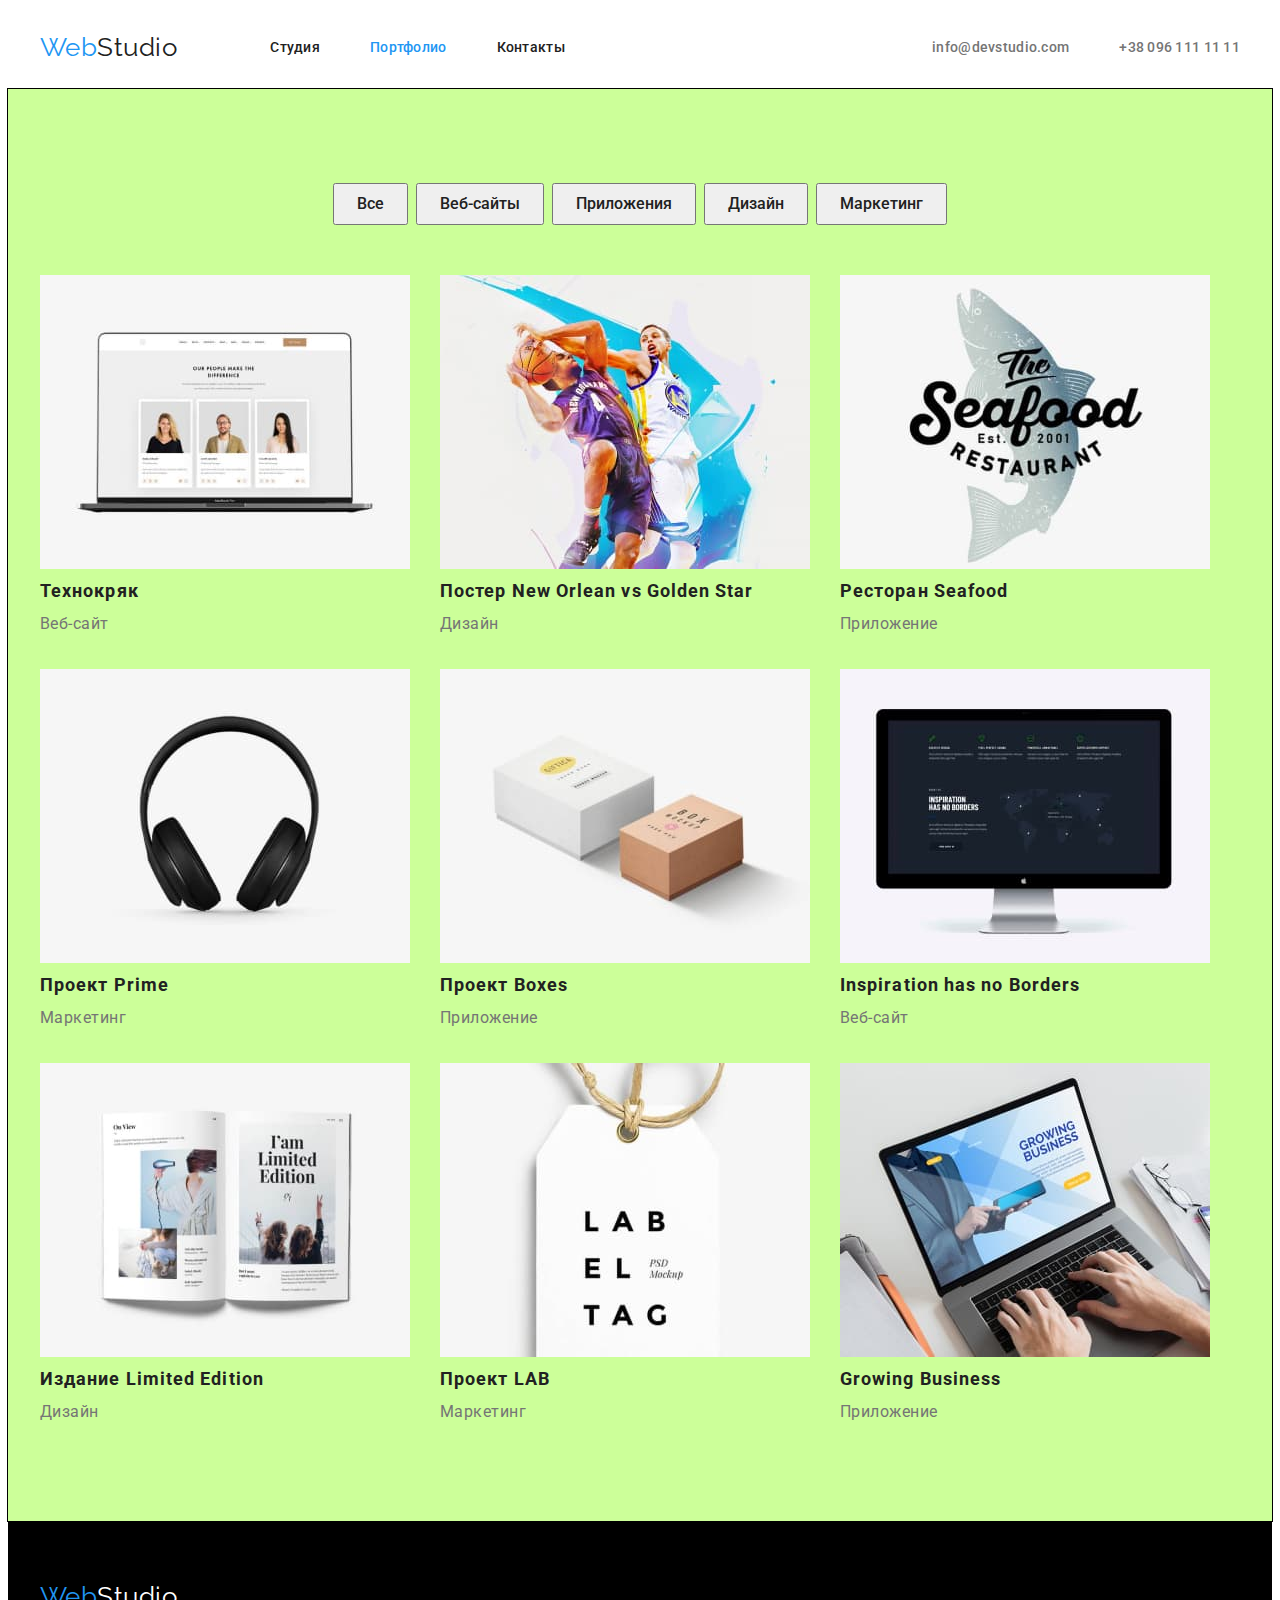
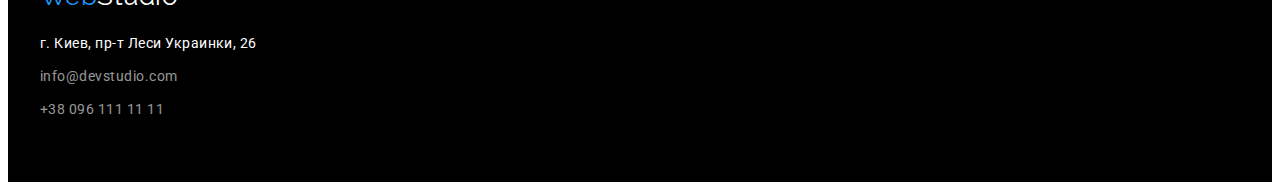
==== commit c818fcf1: "исправляет классы" ====
--- a/portfolio.html
+++ b/portfolio.html
@@ -19,7 +19,7 @@
 
 <body>
     <!-- Header -->
-    <header>
+    <header class="header">
         <div class="container header-container">
             <a class="logo link" href="./index.html"><span class="logo-first-part">Web</span>Studio</a>
             <nav>
@@ -38,7 +38,7 @@
         </div>
     </header>
     <!-- Main section -->
-    <main class="portf-section">
+    <main class="section">
         <section class="container">
             <ul class="buttons">
                 <li class="list portf-button"><button class="btn portf-button-link" type="button">Все</button></li>
@@ -115,17 +115,21 @@
         </section>
     </main>
     <!-- Footer -->
-    <footer class="container footer">
-        <a class="logo logo-footer link" href="./index.html"><span class="logo-first-part">Web</span>Studio</a>
-        <address class="footer-address">
-            <ul class="footer-list">
-                <li class="list footer-item"><a class="link contacts-f address-link"
-                        href="https://goo.gl/maps/nCjtymXbm6rQkcYK9">г. Киев, пр-т Леси Украинки, 26</a></li>
-                <li class="list footer-item"><a class="link contacts-f"
-                        href="mailto:info@devstudio.com">info@devstudio.com</a></li>
-                <li class="list footer-item"><a class="link contacts-f" href="tel:+380961111111">+38 096 111 11 11</a></li>
-            </ul>
-        </address>
+    <footer class="footer">
+        <div class="container">
+            <a class="logo logo-footer link" href="./index.html"><span class="logo-first-part">Web</span>Studio</a>
+            <address class="footer-address">
+                <ul class="footer-list">
+                    <li class="list footer-item"><a class="link contacts-f address-link"
+                            href="https://goo.gl/maps/nCjtymXbm6rQkcYK9">г. Киев, пр-т Леси Украинки, 26</a></li>
+                    <li class="list footer-item"><a class="link contacts-f"
+                            href="mailto:info@devstudio.com">info@devstudio.com</a>
+                    </li>
+                    <li class="list footer-item"><a class="link contacts-f" href="tel:+380961111111">+38 096 111 11 11</a>
+                    </li>
+                </ul>
+            </address>
+        </div>
     </footer>
-        </body>
+</body>
 </html>--- a/css/styles.css
+++ b/css/styles.css
@@ -32,7 +32,15 @@
   padding-left: 15px;
   padding-right: 15px;
   margin: 0 auto;
+}
+.section {
+  padding-top: 94px;
+  padding-bottom: 94px;
+  background-color: #ccff99;
   outline: 1px solid black;
+}
+.header {
+  border-bottom: 1px solid #ececec;
 }
 .header-container {
   display: flex;
@@ -105,8 +113,10 @@
 /* Hero section */
 
 .hero {
-  text-align: center;
-  margin-bottom: 94px;
+  padding-top: 200px;
+  padding-bottom: 200px;
+  text-align: center;
+  background-color: black; /* !!!!!временный фон !!!*/
 }
 
 .page-title {
@@ -120,7 +130,6 @@
   text-transform: uppercase;
 
   color: var(--primary-white-color);
-  background-color: black; /* !!!!!временный фон !!!*/
 }
 .btn {
   cursor: pointer;
@@ -138,9 +147,7 @@
   color: var(--primary-white-color);
 }
 /* Features section */
-.features-section {
-  margin-bottom: 94px;
-}
+
 .features-list {
   display: flex;
 }
@@ -165,7 +172,7 @@
 }
 /* What we do section */
 .what-we-do-section {
-  margin-bottom: 94px;
+  padding-top: 0;
 }
 .what-we-do-list {
   display: flex;
@@ -234,10 +241,7 @@
 }
 
 /* ------------------Portfolio PAGE------------------*/
-.portf-section {
-  margin-top: 94px;
-  margin-bottom: 94px;
-}
+
 /* Buttons */
 .buttons {
   display: flex;
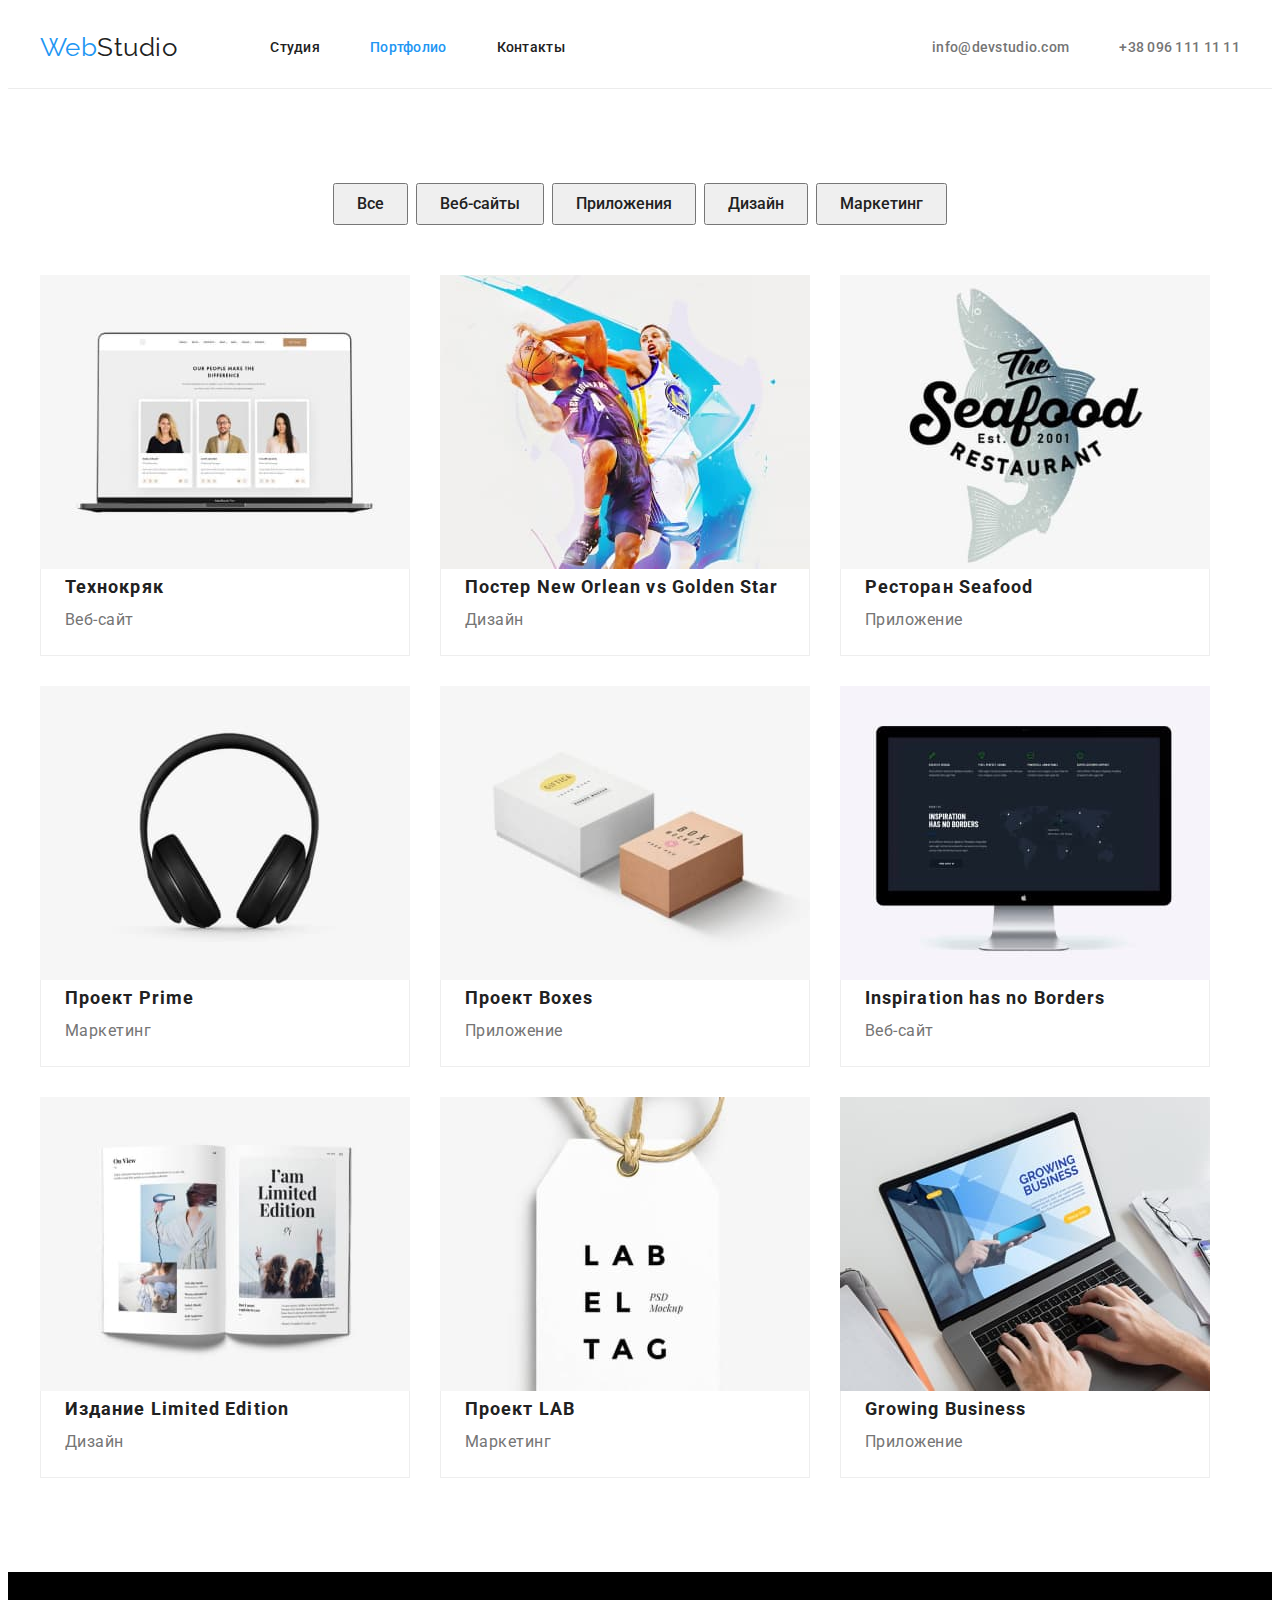
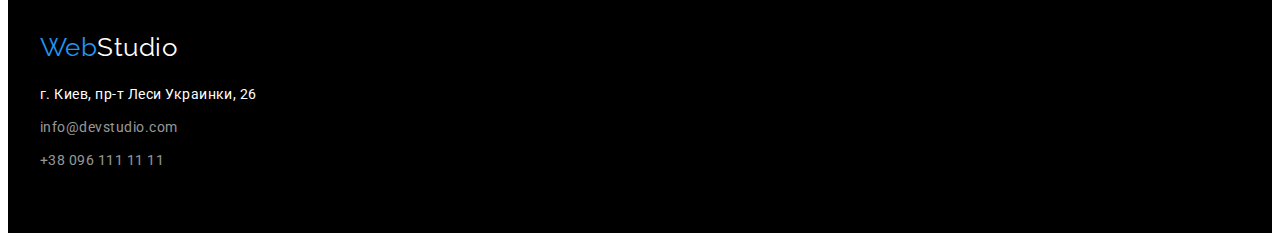
==== commit d5e97802: "добавляет нижнюю рамку в карточки портфолио" ====
--- a/portfolio.html
+++ b/portfolio.html
@@ -50,65 +50,83 @@
             <ul class="portf-cards">
                 <li class="list portf-card">
                     <a class="card link" href="">
-                        <img src="./images/notebook.jpg" alt="ноутбук" width="370">
-                        <h2 class="card-title">Технокряк</h2>
-                        <p class="card-desc">Веб-сайт</p>
+                        <img class="card-img" src="./images/notebook.jpg" alt="ноутбук" width="370">
+                        <div class="card-text">
+                            <h2 class="card-title">Технокряк</h2>
+                            <p class="card-desc">Веб-сайт</p>
+                        </div>
                     </a>
                 </li>
                 <li class="list portf-card">
                     <a class="card link" href="">
-                        <img src="./images/basketball.jpg" alt="Два баскетболиста с мячом" width="370">
-                        <h2 class="card-title">Постер New Orlean vs Golden Star</h2>
-                        <p class="card-desc">Дизайн</p>
+                        <img class="card-img" src="./images/basketball.jpg" alt="Два баскетболиста с мячом" width="370">
+                        <div class="card-text">
+                            <h2 class="card-title">Постер New Orlean vs Golden Star</h2>
+                            <p class="card-desc">Дизайн</p>
+                         </div>
                     </a>
                 </li>
                 <li class="list portf-card">
                     <a class="card link" href="">
-                        <img src="./images/shark.jpg" alt="Акула (эмблема ресторанов Seafood)" width="370">
-                        <h2 class="card-title">Ресторан Seafood</h2>
-                        <p class="card-desc">Приложение</p>
+                        <img class="card-img" src="./images/shark.jpg" alt="Акула (эмблема ресторанов Seafood)" width="370">
+                        <div class="card-text">
+                            <h2 class="card-title">Ресторан Seafood</h2>
+                            <p class="card-desc">Приложение</p>
+                         </div>
                     </a>
                 </li>
                 <li class="list portf-card">
                     <a class="card link" href="">
-                        <img src="./images/headphones.jpg" alt="Наушники" width="370">
-                        <h2 class="card-title">Проект Prime</h2>
-                        <p class="card-desc">Маркетинг</p>
+                        <img class="card-img" src="./images/headphones.jpg" alt="Наушники" width="370">
+                        <div class="card-text">
+                            <h2 class="card-title">Проект Prime</h2>
+                            <p class="card-desc">Маркетинг</p>
+                        </div>
                     </a>
                 </li>
                 <li class="list portf-card">
                     <a class="card link" href="">
-                        <img src="./images/boxes.jpg" alt="Две картонные коробки" width="370">
-                        <h2 class="card-title">Проект Boxes</h2>
-                        <p class="card-desc">Приложение</p>
+                        <img class="card-img" src="./images/boxes.jpg" alt="Две картонные коробки" width="370">
+                        <div class="card-text">
+                            <h2 class="card-title">Проект Boxes</h2>
+                            <p class="card-desc">Приложение</p>
+                        </div>
                     </a>
                 </li>
                 <li class="list portf-card">
                     <a class="card link" href="">
-                        <img src="./images/monitor.jpg" alt="Монитор компьютера" width="370">
-                        <h2 class="card-title">Inspiration has no Borders</h2>
-                        <p class="card-desc">Веб-сайт</p>
+                        <img class="card-img" src="./images/monitor.jpg" alt="Монитор компьютера" width="370">
+                        <div class="card-text">
+                            <h2 class="card-title">Inspiration has no Borders</h2>
+                            <p class="card-desc">Веб-сайт</p>
+                        </div>
                     </a>
                 </li>
                 <li class="list portf-card">
                     <a class="card link" href="">
-                        <img src="./images/magazine.jpg" alt="Журнал" width="370">
-                        <h2 class="card-title">Издание Limited Edition</h2>
-                        <p class="card-desc">Дизайн</p>
+                        <img class="card-img" src="./images/magazine.jpg" alt="Журнал" width="370">
+                        <div class="card-text">
+                            <h2 class="card-title">Издание Limited Edition</h2>
+                            <p class="card-desc">Дизайн</p>
+                        </div>
                     </a>
                 </li>
                 <li class="list portf-card">
                     <a class="card link" href="">
-                        <img src="./images/label.jpg" alt="бирка" width="370">
-                        <h2 class="card-title">Проект LAB</h2>
-                        <p class="card-desc">Маркетинг</p>
+                        <img class="card-img" src="./images/label.jpg" alt="бирка" width="370">
+                        <div class="card-text">
+                            <h2 class="card-title">Проект LAB</h2>
+                            <p class="card-desc">Маркетинг</p>
+                        </div>
                     </a>
                 </li>
                 <li class="list portf-card">
                     <a class="card link" href="">
-                        <img src="./images/laptop.jpg" alt="Руки человека на клавиатуре ноутбука" width="370">
-                        <h2 class="card-title">Growing Business</h2>
-                        <p class="card-desc">Приложение</p>
+                        <img class="card-img" src="./images/laptop.jpg" alt="Руки человека на клавиатуре ноутбука" width="370">
+                        <div class="card-text">
+                            <h2 class="card-title">Growing Business</h2>
+                            <p class="card-desc">Приложение</p>
+                        </div>
                     </a>
                 </li>                                                                                                                  
             </ul>
--- a/css/styles.css
+++ b/css/styles.css
@@ -36,8 +36,6 @@
 .section {
   padding-top: 94px;
   padding-bottom: 94px;
-  background-color: #ccff99;
-  outline: 1px solid black;
 }
 .header {
   border-bottom: 1px solid #ececec;
@@ -280,6 +278,16 @@
   width: calc(100% - 60px) / 3;
   margin: 15px;
 }
+.card-img {
+  display: block;
+}
+.card-text {
+  padding-bottom: 20px;
+  padding-left: 24px;
+  border-right: 1px solid #eee;
+  border-left: 1px solid #eee;
+  border-bottom: 1px solid #eee;
+}
 
 .card-title {
   font-size: 18px;
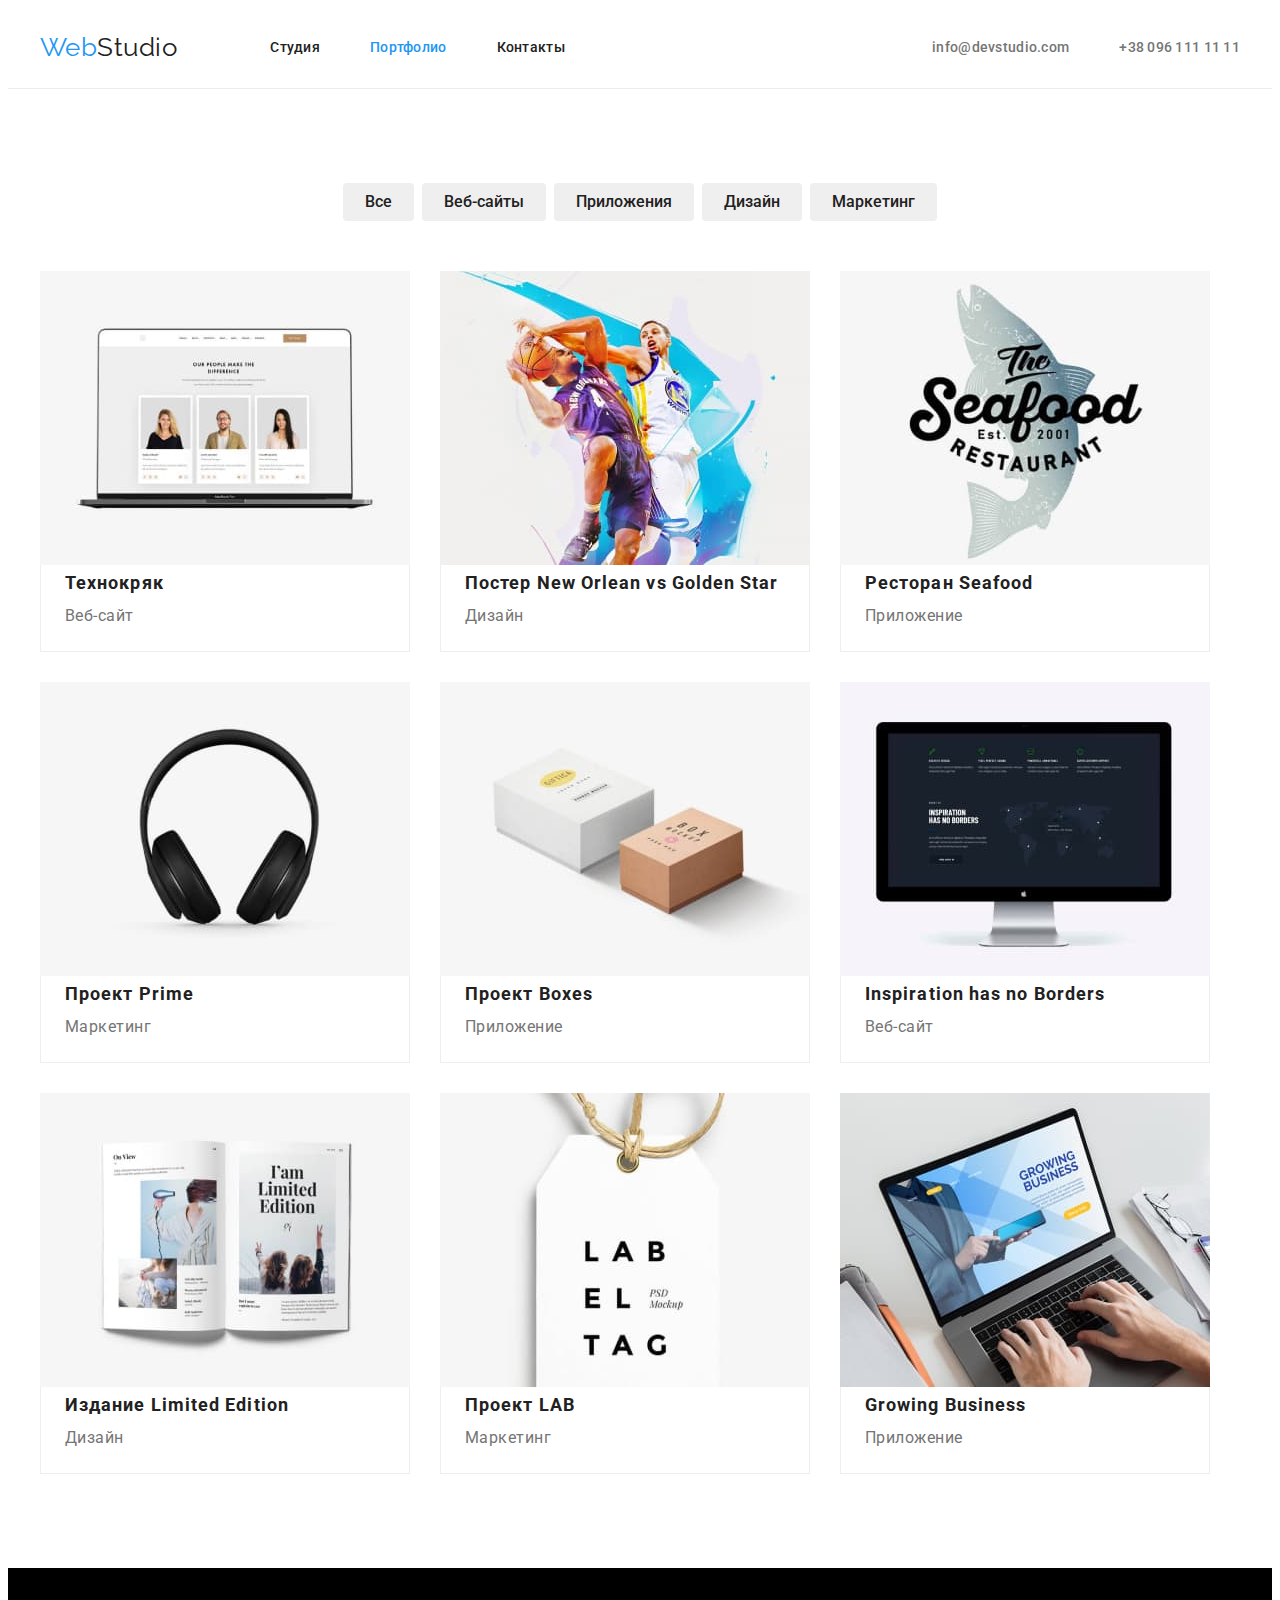
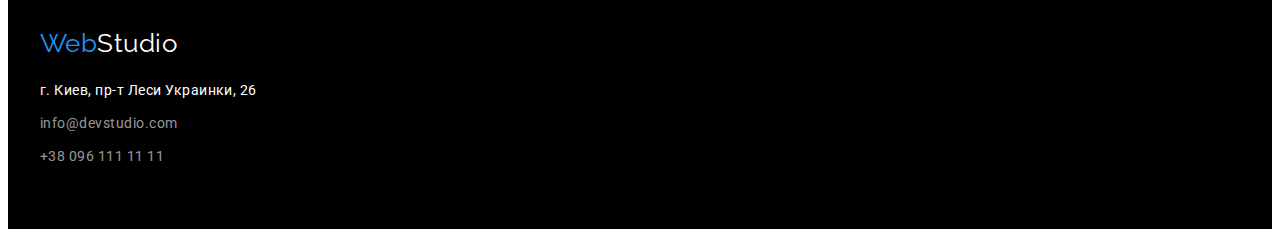
==== commit d21da47c: "исправляет title" ====
--- a/portfolio.html
+++ b/portfolio.html
@@ -14,7 +14,7 @@
         integrity="sha512-wpPYUAdjBVSE4KJnH1VR1HeZfpl1ub8YT/NKx4PuQ5NmX2tKuGu6U/JRp5y+Y8XG2tV+wKQpNHVUX03MfMFn9Q=="
         crossorigin="anonymous" referrerpolicy="no-referrer" />
     <link rel="stylesheet" href="./css/styles.css">
-    <title>Домашняя работа 2</title>
+    <title>Web Studio</title>
 </head>
 
 <body>
--- a/css/styles.css
+++ b/css/styles.css
@@ -6,6 +6,9 @@
   --semitransparent-white-color: rgba(255, 255, 255, 0.6);
   --bg-darl-color: #2f303a;
   --bg-light-color: #f5f4fa;
+  --button-color: #2196f3;
+  --button-main-color: #188ce8;
+  --button-sec-color: #f5f4fa;
 }
 body {
   font-family: 'Roboto', sans-serif;
@@ -131,6 +134,8 @@
 }
 .btn {
   cursor: pointer;
+  border: none;
+  border-radius: 4px;
 }
 .main-button {
   display: inline-block;
@@ -194,9 +199,6 @@
 }
 .our-team-list {
   display: flex;
-}
-.our-team-item {
-  outline: 1px solid tomato;
 }
 .our-team-item:not(:nth-child(4n)) {
   margin-right: 30px;
